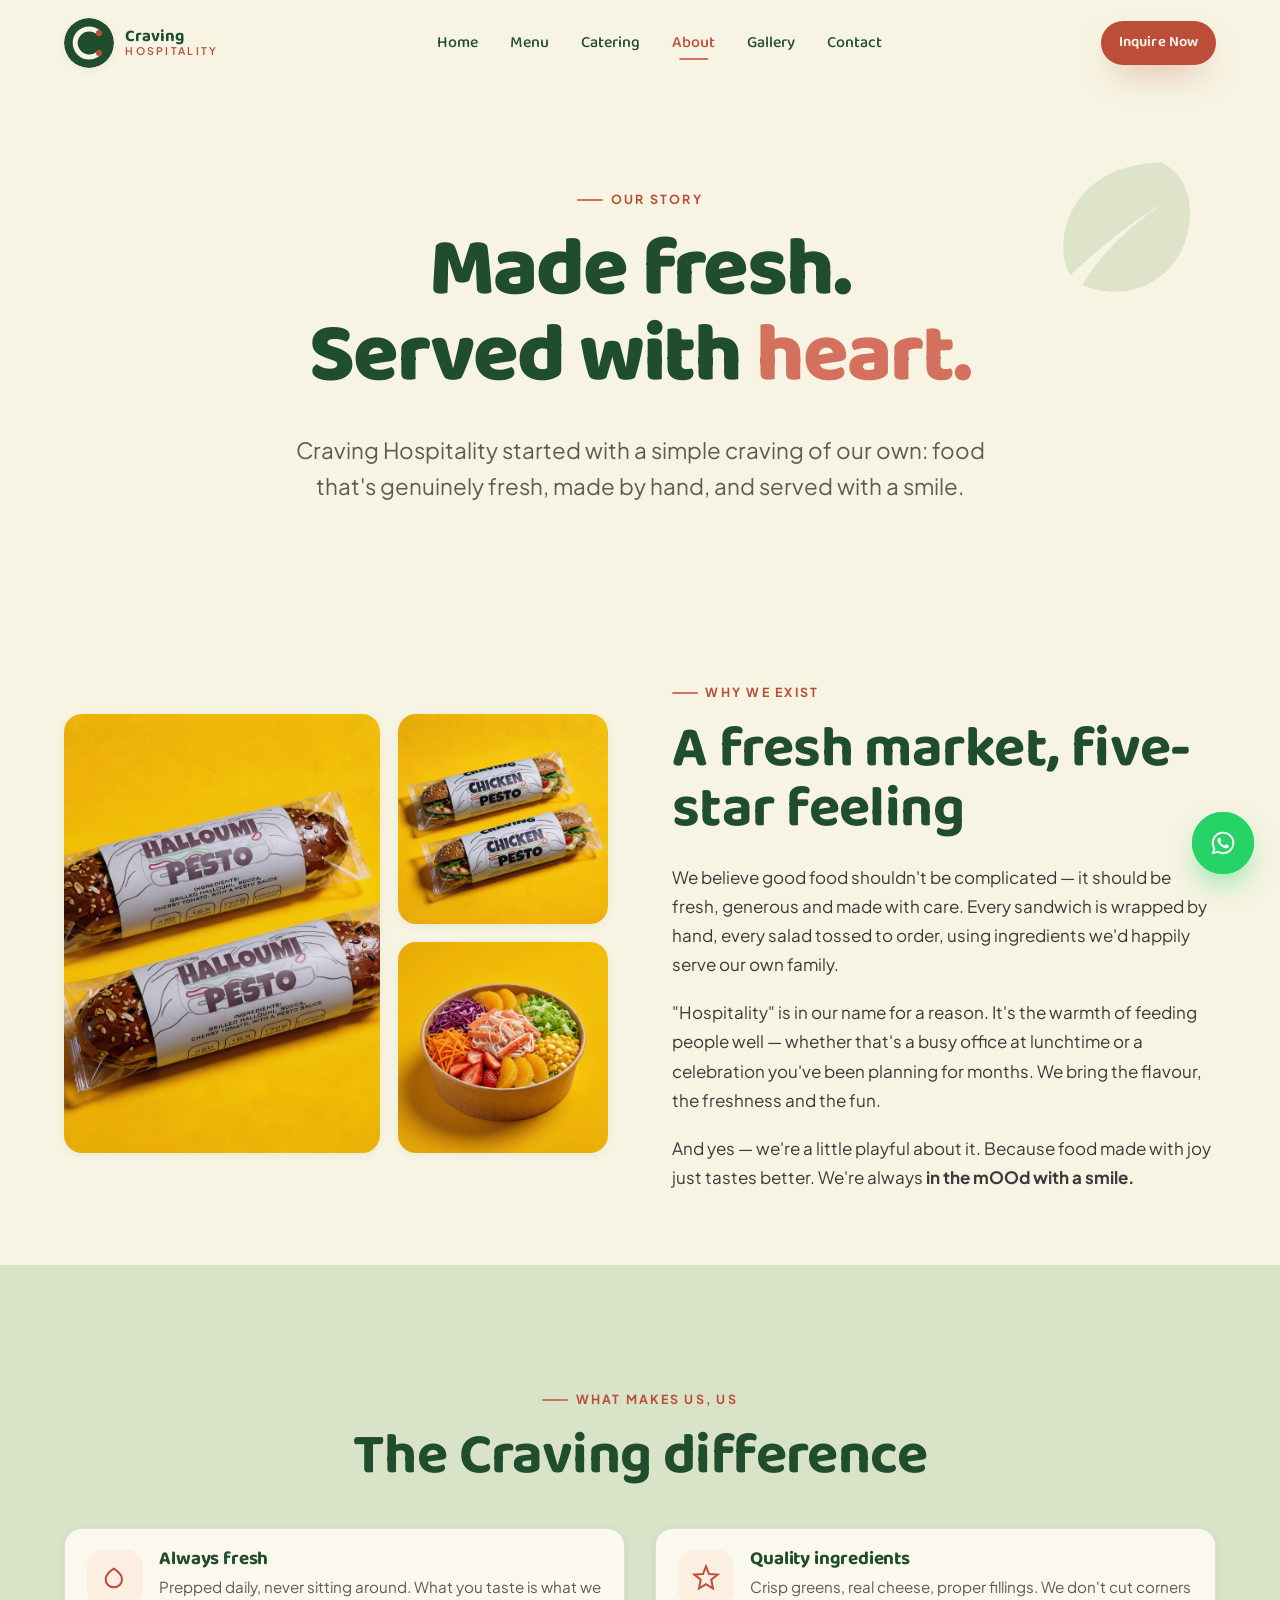
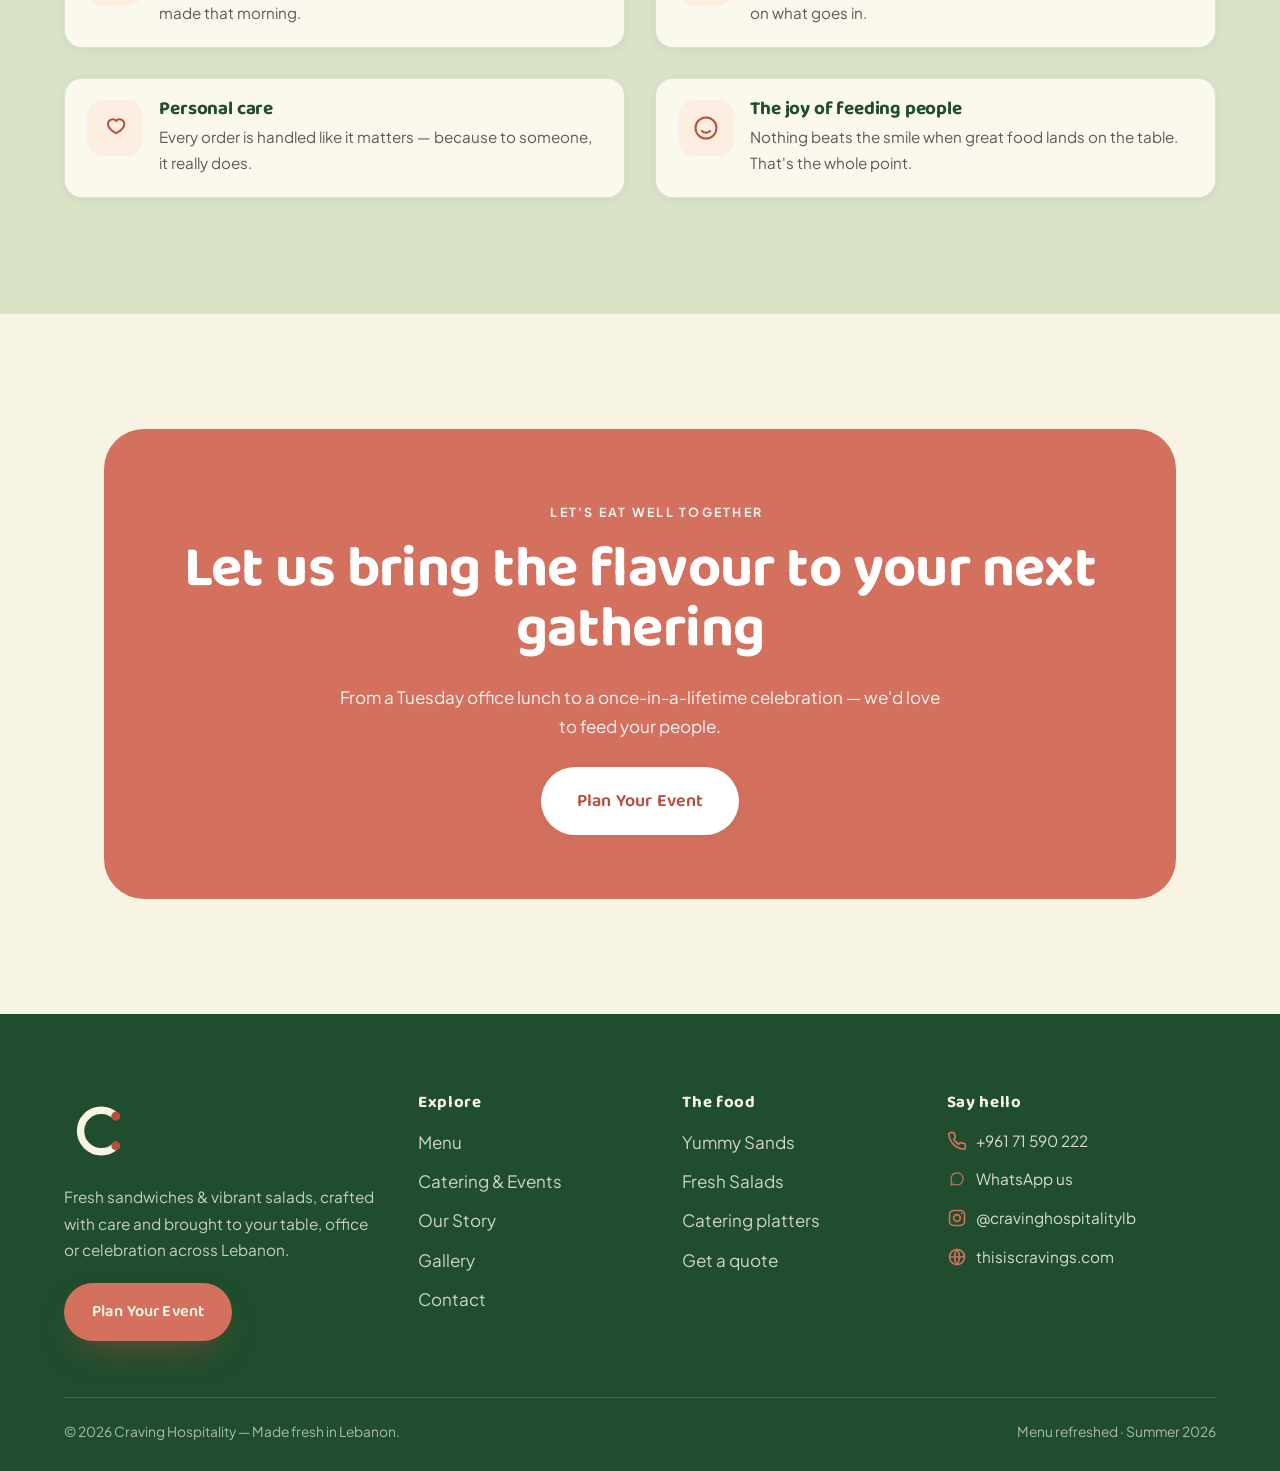
==== about.html @ 5a8e360c "Initial commit — Craving Hospitality website" ====
﻿<!DOCTYPE html>
<html lang="en">
<head>
<meta charset="UTF-8">
<meta name="viewport" content="width=device-width, initial-scale=1">
<title>Our Story — Made Fresh, Served with Heart | Craving Hospitality</title>
<meta name="description" content="The story behind Craving Hospitality — a fresh, playful Lebanese catering brand built on handmade food, quality ingredients and the simple joy of feeding people well.">
<meta name="theme-color" content="#F7F4E3">
<link rel="icon" href="assets/img/logo.svg" type="image/svg+xml">
<link rel="apple-touch-icon" href="assets/img/logo.svg">
<meta property="og:title" content="Our Story — Craving Hospitality">
<meta property="og:description" content="Made fresh. Served with heart. The story behind Lebanon's freshest catering brand.">
<meta property="og:image" content="assets/img/feature-halloumi-hand.jpg">
<link rel="canonical" href="https://thisiscravings.com/about">
<link rel="preconnect" href="https://fonts.googleapis.com">
<link rel="preconnect" href="https://fonts.gstatic.com" crossorigin>
<link href="https://fonts.googleapis.com/css2?family=Baloo+2:wght@500;600;700;800&family=Plus+Jakarta+Sans:ital,wght@0,400;0,500;0,600;0,700;1,500&display=swap" rel="stylesheet">
<link rel="stylesheet" href="assets/css/styles.css">
</head>
<body>

<div class="loader" id="loader"><img src="assets/img/logo.svg" alt="Loading Craving Hospitality"></div>

<header class="nav" id="nav">
  <div class="container container--wide">
    <div class="nav__inner">
      <a class="nav__logo" href="index.html" aria-label="Craving Hospitality — home"><img src="assets/img/logo.svg" alt="Craving Hospitality logo" width="50" height="50"><span>Craving<small>Hospitality</small></span></a>
      <nav class="nav__links" aria-label="Primary">
        <a href="index.html">Home</a><a href="menu.html">Menu</a><a href="catering.html">Catering</a>
        <a href="about.html" aria-current="page">About</a><a href="gallery.html">Gallery</a><a href="contact.html">Contact</a>
      </nav>
      <div class="nav__right">
        <a class="btn btn--sm" href="catering.html#inquire" data-track="nav_inquire">Inquire Now</a>
        <button class="burger" id="burger" aria-label="Open menu" aria-expanded="false" aria-controls="mobile"><span></span><span></span><span></span></button>
      </div>
    </div>
  </div>
</header>

<div class="mobile" id="mobile">
  <div class="mobile__top">
    <a class="nav__logo" href="index.html"><img src="assets/img/logo.svg" alt="" width="50" height="50"><span>Craving<small>Hospitality</small></span></a>
    <button class="mobile__close" id="mobileClose" aria-label="Close menu"><svg viewBox="0 0 24 24" fill="none" stroke="currentColor" stroke-width="2"><path d="M6 6l12 12M18 6L6 18"/></svg></button>
  </div>
  <nav class="mobile__links" aria-label="Mobile">
    <a href="index.html">Home <span>01</span></a><a href="menu.html">Menu <span>02</span></a>
    <a href="catering.html">Catering <span>03</span></a><a href="about.html" aria-current="page">About <span>04</span></a>
    <a href="gallery.html">Gallery <span>05</span></a><a href="contact.html">Contact <span>06</span></a>
  </nav>
  <div class="mobile__cta"><a class="btn btn--block btn--lg" href="catering.html#inquire">Inquire Now</a></div>
</div>

<main>
<section class="phero">
  <div class="deco deco--spin" style="width:150px;height:150px;top:24%;right:7%;color:var(--sage)" aria-hidden="true"><svg viewBox="0 0 64 64" fill="currentColor"><path d="M52 8C24 8 10 26 10 44c0 5 1 9 3 12C30 40 44 30 52 26 41 33 28 44 18 60c4 2 9 3 14 3 18 0 32-14 32-34 0-9-4-17-12-21z"/></svg></div>
  <div class="container container--narrow center">
    <div class="reveal">
      <span class="eyebrow eyebrow--center">Our story</span>
      <h1>Made fresh.<br>Served with <span class="script">heart.</span></h1>
      <p class="lead" style="margin-inline:auto">Craving Hospitality started with a simple craving of our own: food that's genuinely fresh, made by hand, and served with a smile.</p>
    </div>
  </div>
</section>

<!-- STORY -->
<section class="section--tight">
  <div class="container container--wide">
    <div class="split">
      <div class="story-media reveal reveal--left">
        <img class="tall" src="assets/img/feature-halloumi-hand.jpg" alt="A fresh Halloumi Pesto sandwich held up in branded paper">
        <img src="assets/img/post-chicken-pesto.jpg" alt="Chicken Pesto sandwich plated under a cloche">
        <img src="assets/img/post-mood.jpg" alt="Two fresh Craving salad bowls">
      </div>
      <div class="reveal reveal--right">
        <span class="eyebrow">Why we exist</span>
        <h2>A fresh market, five-star feeling</h2>
        <p>We believe good food shouldn't be complicated — it should be fresh, generous and made with care. Every sandwich is wrapped by hand, every salad tossed to order, using ingredients we'd happily serve our own family.</p>
        <p>"Hospitality" is in our name for a reason. It's the warmth of feeding people well — whether that's a busy office at lunchtime or a celebration you've been planning for months. We bring the flavour, the freshness and the fun.</p>
        <p class="mb-0">And yes — we're a little playful about it. Because food made with joy just tastes better. We're always <strong>in the mOOd with a smile.</strong></p>
      </div>
    </div>
  </div>
</section>

<!-- VALUES -->
<section class="section bg-sage">
  <div class="container container--wide">
    <div class="s-head center reveal" style="margin-bottom:2.6rem">
      <span class="eyebrow eyebrow--center">What makes us, us</span>
      <h2>The Craving difference</h2>
    </div>
    <div class="cols-2">
      <div class="feature reveal"><div class="feature__ic"><svg viewBox="0 0 24 24" fill="none" stroke="currentColor"><path d="M11 20A7 7 0 0 1 4 13c0-5 7-9 7-9s7 4 7 9a7 7 0 0 1-7 7z"/></svg></div><div><h3>Always fresh</h3><p>Prepped daily, never sitting around. What you taste is what we made that morning.</p></div></div>
      <div class="feature reveal" style="--d:80ms"><div class="feature__ic"><svg viewBox="0 0 24 24" fill="none" stroke="currentColor"><path d="M12 2l2.6 6.6L22 9l-5.5 4.4L18 21l-6-3.8L6 21l1.5-7.6L2 9l7.4-.4z"/></svg></div><div><h3>Quality ingredients</h3><p>Crisp greens, real cheese, proper fillings. We don't cut corners on what goes in.</p></div></div>
      <div class="feature reveal" style="--d:160ms"><div class="feature__ic"><svg viewBox="0 0 24 24" fill="none" stroke="currentColor"><path d="M20 8.5a4 4 0 0 0-7-2.6A4 4 0 0 0 6 8.5c0 3.6 4.5 6.6 7 8 2.5-1.4 7-4.4 7-8z"/></svg></div><div><h3>Personal care</h3><p>Every order is handled like it matters — because to someone, it really does.</p></div></div>
      <div class="feature reveal" style="--d:240ms"><div class="feature__ic"><svg viewBox="0 0 24 24" fill="none" stroke="currentColor"><circle cx="12" cy="12" r="9"/><path d="M8 14s1.5 2 4 2 4-2 4-2"/><path d="M9 9h.01M15 9h.01"/></svg></div><div><h3>The joy of feeding people</h3><p>Nothing beats the smile when great food lands on the table. That's the whole point.</p></div></div>
    </div>
  </div>
</section>

<!-- CLOSING CTA -->
<section class="section">
  <div class="container">
    <div class="ctaband reveal">
      <span class="eyebrow eyebrow--center" style="color:rgba(255,255,255,.9)">Let's eat well together</span>
      <h2>Let us bring the flavour to your next gathering</h2>
      <p>From a Tuesday office lunch to a once-in-a-lifetime celebration — we'd love to feed your people.</p>
      <div class="hero__cta" style="justify-content:center;margin-top:1.6rem"><a class="btn btn--ghost btn--lg" href="catering.html#inquire" data-track="about_cta">Plan Your Event</a></div>
    </div>
  </div>
</section>
</main>

<footer class="footer">
  <div class="container container--wide">
    <div class="footer__grid">
      <div class="footer__brand"><img src="assets/img/logo.svg" alt="Craving Hospitality"><p>Fresh sandwiches &amp; vibrant salads, crafted with care and brought to your table, office or celebration across Lebanon.</p><div class="footer__cta"><a class="btn" href="catering.html#inquire" data-track="footer_plan">Plan Your Event</a></div></div>
      <div><h4>Explore</h4><ul class="footer__links"><li><a href="menu.html">Menu</a></li><li><a href="catering.html">Catering &amp; Events</a></li><li><a href="about.html">Our Story</a></li><li><a href="gallery.html">Gallery</a></li><li><a href="contact.html">Contact</a></li></ul></div>
      <div><h4>The food</h4><ul class="footer__links"><li><a href="menu.html#sec-sands">Yummy Sands</a></li><li><a href="menu.html#sec-salads">Fresh Salads</a></li><li><a href="catering.html#offer">Catering platters</a></li><li><a href="catering.html#inquire">Get a quote</a></li></ul></div>
      <div><h4>Say hello</h4><div class="footer__contact">
        <a href="tel:+96171590222" data-track="call"><svg viewBox="0 0 24 24" fill="none" stroke="currentColor" stroke-width="2"><path d="M22 16.92v3a2 2 0 0 1-2.18 2 19.79 19.79 0 0 1-8.63-3.07 19.5 19.5 0 0 1-6-6 19.79 19.79 0 0 1-3.07-8.67A2 2 0 0 1 4.11 2h3a2 2 0 0 1 2 1.72c.13.96.36 1.9.7 2.81a2 2 0 0 1-.45 2.11L8.09 9.91a16 16 0 0 0 6 6l1.27-1.27a2 2 0 0 1 2.11-.45c.9.34 1.85.57 2.81.7A2 2 0 0 1 22 16.92z"/></svg>+961 71 590 222</a>
        <a href="https://wa.me/96171590222" target="_blank" rel="noopener"><svg viewBox="0 0 24 24" fill="currentColor"><path d="M17.6 6.32A7.85 7.85 0 0 0 12.05 4a7.94 7.94 0 0 0-6.9 11.9L4 20l4.2-1.1a7.9 7.9 0 0 0 3.8.97 7.94 7.94 0 0 0 5.6-13.55zM12.05 18.5a6.6 6.6 0 0 1-3.36-.92l-.24-.14-2.49.65.66-2.43-.16-.25a6.59 6.59 0 1 1 5.59 3.09z"/></svg>WhatsApp us</a>
        <a href="https://instagram.com/cravinghospitalitylb" target="_blank" rel="noopener"><svg viewBox="0 0 24 24" fill="none" stroke="currentColor" stroke-width="2"><rect x="3" y="3" width="18" height="18" rx="5"/><circle cx="12" cy="12" r="4"/><circle cx="17.5" cy="6.5" r="1" fill="currentColor" stroke="none"/></svg>@cravinghospitalitylb</a>
        <a href="https://thisiscravings.com" target="_blank" rel="noopener"><svg viewBox="0 0 24 24" fill="none" stroke="currentColor" stroke-width="2"><circle cx="12" cy="12" r="9"/><path d="M3 12h18M12 3a15 15 0 0 1 0 18a15 15 0 0 1 0-18z"/></svg>thisiscravings.com</a>
      </div></div>
    </div>
    <div class="footer__bottom"><span>© <span id="year"></span> Craving Hospitality — Made fresh in Lebanon.</span><span>Menu refreshed · Summer 2026</span></div>
  </div>
</footer>

<a class="fab" href="https://wa.me/96171590222?text=Hi%20Craving%20Hospitality!%20I'd%20like%20to%20plan%20an%20event." target="_blank" rel="noopener" aria-label="Chat with us on WhatsApp" data-track="whatsapp_fab">
  <span class="fab__tip">Chat with us →</span>
  <svg viewBox="0 0 24 24" fill="currentColor" aria-hidden="true"><path d="M17.6 6.32A7.85 7.85 0 0 0 12.05 4a7.94 7.94 0 0 0-6.9 11.9L4 20l4.2-1.1a7.9 7.9 0 0 0 3.8.97h.01a7.94 7.94 0 0 0 5.59-13.55zM12.05 18.5a6.6 6.6 0 0 1-3.36-.92l-.24-.14-2.49.65.66-2.43-.16-.25a6.59 6.59 0 1 1 5.59 3.09zm3.62-4.94c-.2-.1-1.17-.58-1.35-.64s-.31-.1-.44.1-.5.64-.62.77-.23.15-.43.05a5.4 5.4 0 0 1-1.59-.98 6 6 0 0 1-1.1-1.37c-.11-.2 0-.3.09-.4l.3-.35c.1-.12.13-.2.2-.34a.37.37 0 0 0-.02-.35c-.05-.1-.44-1.07-.6-1.46s-.32-.34-.44-.34h-.38a.73.73 0 0 0-.53.25 2.23 2.23 0 0 0-.69 1.65 3.87 3.87 0 0 0 .81 2.05 8.86 8.86 0 0 0 3.39 3 11.4 11.4 0 0 0 1.13.42 2.72 2.72 0 0 0 1.25.08c.38-.06 1.17-.48 1.34-.94s.17-.86.12-.94-.18-.14-.38-.24z"/></svg>
</a>

<script src="assets/js/main.js"></script>
</body>
</html>
---- assets/css/styles.css ----
/* ============================================================
   CRAVING HOSPITALITY — Design System
   Fresh & organic · cream canvas · forest green · coral accent
   ============================================================ */

/* ---------- Tokens ---------- */
:root{
  /* Surfaces */
  --cream:#F7F4E3;
  --cream-2:#FBF9EE;
  --butter:#F2E8B0;
  --butter-soft:#F6EFC6;
  --sage:#C5D5B0;
  --sage-soft:#D8E3C8;
  --peach:#FAE5D3;
  --peach-soft:#FCEEE0;

  /* Ink */
  --forest:#1F4D2E;
  --forest-2:#2C6A40;
  --forest-ink:#163823;
  --charcoal:#3A3A3A;
  --charcoal-soft:#5C5C54;
  --muted:#6E6E63;

  /* Accent */
  --coral:#D4715E;          /* decorative / large display only */
  --coral-deep:#BC4D38;     /* CTAs + small coral text on cream (AA) */
  --coral-ink:#9E3D29;
  --on-coral:#FFF7F0;

  /* Lines */
  --line:rgba(31,77,46,.14);
  --line-strong:rgba(31,77,46,.22);

  /* Type */
  --font-display:"Baloo 2", "Trebuchet MS", system-ui, sans-serif;
  --font-body:"Plus Jakarta Sans", system-ui, -apple-system, Segoe UI, Roboto, sans-serif;

  /* Radius */
  --r-sm:10px; --r-md:18px; --r-lg:28px; --r-xl:40px; --r-pill:999px;

  /* Shadow */
  --sh-1:0 2px 8px rgba(31,49,30,.06);
  --sh-2:0 10px 30px -12px rgba(31,49,30,.22);
  --sh-3:0 26px 60px -20px rgba(31,49,30,.30);
  --sh-coral:0 16px 34px -14px rgba(188,77,56,.55);

  /* Motion */
  --ease:cubic-bezier(.22,.61,.36,1);
  --ease-soft:cubic-bezier(.33,1,.68,1);
  --dur:.6s;

  /* Layout */
  --container:1200px;
  --gut:clamp(20px,5vw,64px);

  /* Z scale */
  --z-deco:1; --z-base:10; --z-sticky:30; --z-nav:40; --z-fab:45; --z-overlay:50; --z-loader:60;
}

/* ---------- Reset ---------- */
*,*::before,*::after{box-sizing:border-box}
html{-webkit-text-size-adjust:100%;scroll-behavior:smooth}
@media (prefers-reduced-motion:reduce){html{scroll-behavior:auto}}
body{
  margin:0;background:var(--cream);color:var(--charcoal);
  font-family:var(--font-body);font-size:17px;line-height:1.72;
  font-weight:400;-webkit-font-smoothing:antialiased;text-rendering:optimizeLegibility;
  overflow-x:hidden;
}
img,svg,video{max-width:100%;display:block}
img{height:auto}
a{color:inherit;text-decoration:none}
button{font-family:inherit;cursor:pointer;border:none;background:none}
ul{margin:0;padding:0;list-style:none}
:focus-visible{outline:3px solid var(--coral-deep);outline-offset:3px;border-radius:6px}
::selection{background:var(--coral);color:#fff}

/* ---------- Typography ---------- */
h1,h2,h3,h4{
  font-family:var(--font-display);color:var(--forest);
  font-weight:700;line-height:1.04;letter-spacing:-.01em;margin:0 0 .4em;
}
h1{font-size:clamp(2.7rem,1.6rem + 5vw,5.2rem);font-weight:800;letter-spacing:-.025em}
h2{font-size:clamp(2.1rem,1.4rem + 3vw,3.6rem);font-weight:700}
h3{font-size:clamp(1.35rem,1.1rem + 1vw,1.8rem)}
h4{font-size:1.15rem}
p{margin:0 0 1.1em}
.lead{font-size:clamp(1.1rem,1rem + .5vw,1.4rem);line-height:1.6;color:var(--charcoal-soft);max-width:62ch}
.eyebrow{
  font-family:var(--font-body);font-weight:700;letter-spacing:.18em;text-transform:uppercase;
  font-size:.78rem;color:var(--coral-deep);display:inline-flex;align-items:center;gap:.6em;margin:0 0 1rem;
}
.eyebrow::before{content:"";width:26px;height:2px;background:var(--coral);border-radius:2px}
.eyebrow--center{justify-content:center}
.script{color:var(--coral)}
.measure{max-width:60ch}

/* ---------- Layout ---------- */
.container{width:100%;max-width:var(--container);margin-inline:auto;padding-inline:var(--gut)}
.container--wide{max-width:1360px}
.container--narrow{max-width:820px}
.section{padding-block:clamp(64px,9vw,120px);position:relative}
.section--tight{padding-block:clamp(44px,6vw,72px)}
.bg-cream2{background:var(--cream-2)}
.bg-butter{background:var(--butter-soft)}
.bg-sage{background:var(--sage-soft)}
.bg-peach{background:var(--peach-soft)}
.bg-forest{background:var(--forest);color:var(--cream)}
.bg-forest h1,.bg-forest h2,.bg-forest h3{color:var(--cream)}
.center{text-align:center}
.stack-sm>*+*{margin-top:.6rem}
.grid{display:grid;gap:clamp(20px,3vw,34px)}

/* Section header */
.s-head{max-width:62ch}
.s-head.center{margin-inline:auto}

/* ---------- Buttons ---------- */
.btn{
  --bg:var(--coral-deep);--fg:var(--on-coral);
  display:inline-flex;align-items:center;justify-content:center;gap:.55em;
  font-family:var(--font-display);font-weight:600;font-size:1.02rem;letter-spacing:.01em;
  padding:.92em 1.7em;border-radius:var(--r-pill);background:var(--bg);color:var(--fg);
  min-height:52px;transition:transform .25s var(--ease),box-shadow .25s var(--ease),background .25s;
  box-shadow:var(--sh-coral);will-change:transform;text-align:center;
}
.btn svg{width:1.15em;height:1.15em}
.btn:hover{transform:translateY(-3px);box-shadow:0 22px 40px -14px rgba(188,77,56,.62)}
.btn:active{transform:translateY(-1px)}
.btn--outline{--bg:transparent;--fg:var(--forest);border:2px solid var(--forest);box-shadow:none}
.btn--outline:hover{background:var(--forest);--fg:var(--cream);box-shadow:var(--sh-2)}
.btn--forest{--bg:var(--forest);--fg:var(--cream);box-shadow:var(--sh-2)}
.btn--forest:hover{box-shadow:var(--sh-3);background:var(--forest-ink)}
.btn--ghost{--bg:rgba(255,255,255,.7);--fg:var(--forest);box-shadow:var(--sh-1);backdrop-filter:blur(6px)}
.btn--lg{font-size:1.12rem;padding:1.05em 2em;min-height:58px}
.btn--block{display:flex;width:100%}
.btn--sm{font-size:.92rem;padding:.6em 1.2em;min-height:44px}

.textlink{
  display:inline-flex;align-items:center;gap:.45em;font-weight:600;color:var(--coral-deep);
  font-family:var(--font-display);border-bottom:2px solid transparent;transition:gap .25s var(--ease),border-color .25s;
}
.textlink:hover{gap:.8em;border-color:var(--coral)}
.textlink svg{width:1.1em;height:1.1em;transition:transform .25s var(--ease)}
.textlink:hover svg{transform:translateX(3px)}

/* ---------- Badges / chips ---------- */
.badge{
  display:inline-flex;align-items:center;gap:.3em;background:var(--forest);color:var(--cream);
  font-family:var(--font-display);font-weight:700;font-size:.98rem;padding:.18em .7em;border-radius:var(--r-pill);
  box-shadow:var(--sh-1);white-space:nowrap;
}
.badge--coral{background:var(--coral-deep);color:var(--on-coral)}
.tag{
  display:inline-flex;align-items:center;gap:.4em;font-size:.74rem;font-weight:700;letter-spacing:.08em;
  text-transform:uppercase;color:var(--forest);background:var(--sage-soft);padding:.35em .8em;border-radius:var(--r-pill);
}
.tag--best{background:var(--coral);color:#fff}

.chip{
  font-family:var(--font-display);font-weight:600;font-size:.96rem;color:var(--forest);
  background:var(--cream-2);border:1.5px solid var(--line-strong);padding:.55em 1.15em;border-radius:var(--r-pill);
  min-height:44px;display:inline-flex;align-items:center;gap:.4em;transition:all .25s var(--ease);
}
.chip:hover{border-color:var(--coral);color:var(--coral-deep);transform:translateY(-2px)}
.chip[aria-pressed="true"],.chip.is-active{background:var(--forest);color:var(--cream);border-color:var(--forest)}

/* ---------- Cards ---------- */
.card{
  background:var(--cream-2);border-radius:var(--r-lg);overflow:hidden;position:relative;
  box-shadow:var(--sh-1);border:1px solid var(--line);
  transition:transform .35s var(--ease),box-shadow .35s var(--ease);
  display:flex;flex-direction:column;height:100%;
}
.card:hover{transform:translateY(-6px);box-shadow:var(--sh-3)}
.card__media{position:relative;overflow:hidden;background:var(--butter-soft);aspect-ratio:4/3}
.card__media img{width:100%;height:100%;object-fit:cover;transition:transform .6s var(--ease)}
.card:hover .card__media img{transform:scale(1.05)}
.card__body{padding:1.25rem 1.4rem 1.5rem;display:flex;flex-direction:column;gap:.5rem;flex:1}
.card__title{font-family:var(--font-display);font-weight:700;font-size:1.3rem;color:var(--forest);margin:0;line-height:1.1}
.card__row{display:flex;align-items:flex-start;justify-content:space-between;gap:1rem}
.card__desc{color:var(--charcoal-soft);font-size:.96rem;line-height:1.55;margin:0}
.card__tags{display:flex;gap:.4em;flex-wrap:wrap;margin-top:auto;padding-top:.4rem}

/* Bookmark / add-to-inquiry */
.bookmark{
  position:absolute;top:12px;right:12px;width:42px;height:42px;border-radius:var(--r-pill);
  background:rgba(255,255,255,.86);backdrop-filter:blur(6px);box-shadow:var(--sh-1);
  display:grid;place-items:center;color:var(--forest);transition:transform .25s var(--ease),background .25s,color .25s;z-index:2;
}
.bookmark svg{width:20px;height:20px;fill:none;stroke:currentColor;stroke-width:2}
.bookmark:hover{transform:scale(1.1)}
.bookmark.is-on{background:var(--coral-deep);color:#fff}
.bookmark.is-on svg{fill:#fff;stroke:#fff}

/* ---------- Organic shapes ---------- */
.blob{ /* used as image mask container */
  position:relative;
}
.blob>img{width:100%;height:100%;object-fit:cover}
.blob--1{border-radius:62% 38% 46% 54% / 56% 44% 56% 44%}
.blob--2{border-radius:42% 58% 57% 43% / 47% 62% 38% 53%}
.blob--3{border-radius:50% 50% 47% 53% / 55% 45% 55% 45%}
.round{border-radius:var(--r-pill)}
.ring{box-shadow:0 0 0 10px var(--cream-2),0 0 0 12px var(--line-strong),var(--sh-3)}

/* leaf / herb decorations */
.deco{position:absolute;pointer-events:none;opacity:.5;z-index:var(--z-deco);color:var(--sage)}
.deco svg{width:100%;height:100%}
.deco--spin{animation:spin 38s linear infinite}
.deco--float{animation:floaty 9s ease-in-out infinite}
@keyframes spin{to{transform:rotate(360deg)}}
@keyframes floaty{0%,100%{transform:translateY(0) rotate(-4deg)}50%{transform:translateY(-22px) rotate(4deg)}}

/* section wave divider */
.wave{display:block;width:100%;height:auto;color:inherit}

/* ---------- Reveal animation ---------- */
.reveal{opacity:0;transform:translateY(26px);transition:opacity .8s var(--ease),transform .8s var(--ease);transition-delay:var(--d,0ms);will-change:opacity,transform}
.reveal.in{opacity:1;transform:none}
.reveal--left{transform:translateX(-30px)}
.reveal--right{transform:translateX(30px)}
.reveal--scale{transform:scale(.94)}

/* ============================================================
   NAVBAR
   ============================================================ */
.nav{
  position:fixed;inset:0 0 auto 0;z-index:var(--z-nav);
  transition:background .35s var(--ease),box-shadow .35s var(--ease),padding .35s var(--ease);
  padding-block:18px;
}
.nav__inner{display:flex;align-items:center;justify-content:space-between;gap:1.5rem}
.nav__logo{display:flex;align-items:center;gap:.7rem;font-family:var(--font-display);font-weight:700;color:var(--forest);font-size:1.05rem;line-height:1}
.nav__logo img{width:50px;height:50px;border-radius:var(--r-pill);box-shadow:var(--sh-1);transition:transform .3s var(--ease)}
.nav__logo:hover img{transform:rotate(-6deg) scale(1.04)}
.nav__logo small{display:block;font-family:var(--font-body);font-weight:600;font-size:.66rem;letter-spacing:.22em;text-transform:uppercase;color:var(--coral-deep)}
.nav__links{display:flex;align-items:center;gap:.3rem}
.nav__links a{
  font-family:var(--font-display);font-weight:500;font-size:1rem;color:var(--forest);
  padding:.5em .85em;border-radius:var(--r-pill);position:relative;transition:color .25s,background .25s;
}
.nav__links a::after{content:"";position:absolute;left:50%;bottom:.28em;width:0;height:2px;background:var(--coral);border-radius:2px;transform:translateX(-50%);transition:width .25s var(--ease)}
.nav__links a:hover{color:var(--coral-deep)}
.nav__links a:hover::after,.nav__links a[aria-current="page"]::after{width:42%}
.nav__links a[aria-current="page"]{color:var(--coral-deep)}
.nav__right{display:flex;align-items:center;gap:.8rem}
.nav--scrolled{background:rgba(247,244,227,.82);backdrop-filter:blur(14px) saturate(1.2);box-shadow:0 6px 24px -16px rgba(31,49,30,.5);padding-block:10px;border-bottom:1px solid var(--line)}

.burger{display:none;width:48px;height:48px;border-radius:14px;background:var(--cream-2);box-shadow:var(--sh-1);place-items:center}
.burger span{display:block;width:22px;height:2.4px;background:var(--forest);border-radius:2px;transition:transform .3s var(--ease),opacity .3s}
.burger span+span{margin-top:5px}

/* mobile menu overlay */
.mobile{
  position:fixed;inset:0;z-index:var(--z-overlay);background:var(--cream);
  display:flex;flex-direction:column;padding:clamp(20px,6vw,40px);
  transform:translateY(-100%);transition:transform .5s var(--ease);visibility:hidden;
}
.mobile.open{transform:none;visibility:visible}
.mobile__top{display:flex;justify-content:space-between;align-items:center}
.mobile__close{width:48px;height:48px;border-radius:14px;background:var(--cream-2);box-shadow:var(--sh-1);display:grid;place-items:center;color:var(--forest)}
.mobile__close svg{width:24px;height:24px}
.mobile__links{display:flex;flex-direction:column;gap:.2rem;margin-top:8vh}
.mobile__links a{font-family:var(--font-display);font-weight:700;font-size:clamp(2rem,9vw,3rem);color:var(--forest);padding:.18em 0;border-bottom:1px solid var(--line);display:flex;justify-content:space-between;align-items:center}
.mobile__links a:hover,.mobile__links a[aria-current="page"]{color:var(--coral-deep)}
.mobile__links a span{font-family:var(--font-body);font-size:.85rem;color:var(--muted);font-weight:600}
.mobile__cta{margin-top:auto;padding-top:2rem}

/* ============================================================
   HERO
   ============================================================ */
.hero{position:relative;min-height:100svh;display:flex;align-items:center;padding-top:96px;padding-bottom:60px;overflow:hidden}
.hero__grid{display:grid;grid-template-columns:1.05fr .95fr;align-items:center;gap:clamp(24px,4vw,60px);width:100%}
.hero__title{margin-bottom:.3em}
.hero__title .ln{display:block}
.hero__sub{font-size:clamp(1.05rem,1rem + .5vw,1.35rem);color:var(--charcoal-soft);max-width:42ch;margin-bottom:1.8rem}
.hero__cta{display:flex;gap:.9rem;flex-wrap:wrap;align-items:center}
.hero__media{position:relative;aspect-ratio:1/1;display:grid;place-items:center}
.hero__plate{position:relative;width:100%;max-width:560px;aspect-ratio:1/1;border-radius:var(--r-pill);
  background:radial-gradient(circle at 50% 42%,#fff 0,var(--butter) 60%,var(--butter-soft) 100%);
  box-shadow:inset 0 0 0 2px rgba(255,255,255,.6),var(--sh-3);display:grid;place-items:center}
.hero__food{width:104%;rotate:-7deg;filter:drop-shadow(0 26px 26px rgba(31,49,30,.22));transition:transform .4s var(--ease)}
.hero__food img{border-radius:18px}
.hero__pill{
  position:absolute;background:var(--cream-2);box-shadow:var(--sh-2);border-radius:var(--r-pill);
  padding:.6em 1.05em;display:flex;align-items:center;gap:.55em;font-family:var(--font-display);font-weight:600;color:var(--forest);font-size:.95rem;
}
.hero__pill .dot{width:9px;height:9px;border-radius:50%;background:var(--coral)}
.hero__pill--a{top:6%;left:-2%}
.hero__pill--b{bottom:9%;right:-3%}
.hero__pill svg{width:20px;height:20px;color:var(--coral-deep)}
.hero__scroll{position:absolute;left:50%;bottom:22px;transform:translateX(-50%);display:flex;flex-direction:column;align-items:center;gap:.4em;color:var(--muted);font-size:.74rem;letter-spacing:.18em;text-transform:uppercase;font-weight:700}
.hero__scroll .mouse{width:22px;height:34px;border:2px solid var(--line-strong);border-radius:12px;position:relative}
.hero__scroll .mouse::after{content:"";position:absolute;left:50%;top:6px;width:3px;height:7px;background:var(--coral-deep);border-radius:2px;transform:translateX(-50%);animation:scrolldot 1.6s ease-in-out infinite}
@keyframes scrolldot{0%{opacity:0;transform:translate(-50%,0)}40%{opacity:1}100%{opacity:0;transform:translate(-50%,10px)}}

/* page hero (interior) */
.phero{position:relative;padding-top:clamp(130px,16vw,180px);padding-bottom:clamp(40px,6vw,72px);overflow:hidden}
.phero__inner{max-width:760px}
.phero .lead{margin-top:.4rem}

/* ---------- Intro strip ---------- */
.intro{font-family:var(--font-display);font-weight:600;color:var(--forest);
  font-size:clamp(1.5rem,1.1rem + 2.2vw,2.7rem);line-height:1.28;text-align:center;letter-spacing:-.01em}
.intro b{color:var(--coral-deep);font-weight:700}

/* ---------- Featured row (scroll-snap on mobile) ---------- */
.dishrow{display:grid;grid-template-columns:repeat(4,1fr)}
.dish .card__media{aspect-ratio:1/1;border-radius:var(--r-pill);margin:1.1rem 1.1rem 0;width:auto}
.dish{align-items:center;text-align:center}
.dish .card__body{align-items:center}

/* ---------- Catering teaser band ---------- */
.split{display:grid;grid-template-columns:1fr 1fr;align-items:center;gap:clamp(28px,5vw,72px)}
.split__media{position:relative;aspect-ratio:5/4}
.split__media img{width:100%;height:100%;object-fit:cover}
.split__media .deco{width:120px;height:120px}

/* ---------- Gallery marquee ---------- */
.marquee{overflow:hidden;-webkit-mask-image:linear-gradient(90deg,transparent,#000 6%,#000 94%,transparent);mask-image:linear-gradient(90deg,transparent,#000 6%,#000 94%,transparent)}
.marquee__track{display:flex;gap:18px;width:max-content;animation:marq 46s linear infinite}
.marquee:hover .marquee__track{animation-play-state:paused}
.marquee__track img,.marquee__track a{flex:0 0 auto;width:clamp(220px,26vw,340px);aspect-ratio:4/5;border-radius:var(--r-md);overflow:hidden;box-shadow:var(--sh-1)}
.marquee__track img{width:100%;height:100%;object-fit:cover}
@keyframes marq{to{transform:translateX(calc(-50% - 9px))}}

/* ---------- Steps ---------- */
.steps{display:grid;grid-template-columns:repeat(3,1fr);gap:clamp(20px,3vw,40px);counter-reset:step}
.step{text-align:center;position:relative;padding:0 .5rem}
.step__icon{width:96px;height:96px;border-radius:30px 30px 30px 8px;display:grid;place-items:center;margin:0 auto 1.2rem;background:var(--sage-soft);color:var(--forest);box-shadow:var(--sh-1);position:relative;transition:transform .35s var(--ease)}
.step:hover .step__icon{transform:translateY(-6px) rotate(-4deg)}
.step__icon svg{width:46px;height:46px;stroke-width:1.6}
.step__icon::after{counter-increment:step;content:counter(step);position:absolute;top:-12px;right:-12px;width:34px;height:34px;border-radius:50%;background:var(--coral-deep);color:#fff;font-family:var(--font-display);font-weight:700;display:grid;place-items:center;font-size:1rem;box-shadow:var(--sh-1)}
.step h3{margin-bottom:.3em}
.step p{color:var(--charcoal-soft);font-size:.98rem;max-width:32ch;margin-inline:auto}

/* ---------- Offer cards / values ---------- */
.feature{display:flex;gap:1rem;align-items:flex-start;background:var(--cream-2);border:1px solid var(--line);border-radius:var(--r-md);padding:1.3rem 1.4rem;box-shadow:var(--sh-1);transition:transform .3s var(--ease),box-shadow .3s var(--ease)}
.feature:hover{transform:translateY(-4px);box-shadow:var(--sh-2)}
.feature__ic{flex:0 0 auto;width:56px;height:56px;border-radius:16px;display:grid;place-items:center;background:var(--peach-soft);color:var(--coral-deep)}
.feature__ic svg{width:28px;height:28px;stroke-width:1.7}
.feature h3{font-size:1.18rem;margin-bottom:.25em}
.feature p{margin:0;color:var(--charcoal-soft);font-size:.95rem}

/* ---------- Stats ---------- */
.stats{display:grid;grid-template-columns:repeat(4,1fr);gap:1rem;text-align:center}
.stat__n{font-family:var(--font-display);font-weight:800;color:var(--coral-deep);font-size:clamp(2.2rem,1.5rem + 2.5vw,3.4rem);line-height:1}
.stat__l{font-weight:600;color:var(--forest);font-size:.95rem;letter-spacing:.02em}

/* ============================================================
   FORMS (multi-step)
   ============================================================ */
.formwrap{background:var(--cream-2);border:1px solid var(--line);border-radius:var(--r-xl);box-shadow:var(--sh-2);padding:clamp(22px,4vw,44px);max-width:760px;margin-inline:auto}
.progress{display:flex;align-items:center;gap:.5rem;margin-bottom:1.8rem}
.progress__step{flex:1;display:flex;flex-direction:column;gap:.5em;align-items:center;position:relative;color:var(--muted);font-size:.8rem;font-weight:600}
.progress__dot{width:34px;height:34px;border-radius:50%;display:grid;place-items:center;background:var(--cream);border:2px solid var(--line-strong);font-family:var(--font-display);font-weight:700;color:var(--muted);transition:all .35s var(--ease)}
.progress__step.done .progress__dot,.progress__step.active .progress__dot{background:var(--forest);border-color:var(--forest);color:var(--cream)}
.progress__step.active{color:var(--forest)}
.progress__step.done .progress__dot{background:var(--coral-deep);border-color:var(--coral-deep)}
.progress__bar{position:absolute;top:17px;left:-50%;width:100%;height:2px;background:var(--line-strong);z-index:-1}
.progress__step.done .progress__bar,.progress__step.active .progress__bar{background:var(--coral)}
.progress__step:first-child .progress__bar{display:none}

.fstep{display:none;animation:fadeup .5s var(--ease)}
.fstep.active{display:block}
@keyframes fadeup{from{opacity:0;transform:translateY(14px)}to{opacity:1;transform:none}}
.field{margin-bottom:1.15rem}
.field>label{display:block;font-weight:600;color:var(--forest);margin-bottom:.45em;font-size:.95rem}
.field .hint{font-weight:400;color:var(--muted);font-size:.85rem}
.input,.select,.textarea{
  width:100%;font:inherit;color:var(--charcoal);background:var(--cream);border:1.5px solid var(--line-strong);
  border-radius:var(--r-sm);padding:.85em 1em;min-height:52px;transition:border-color .2s,box-shadow .2s;
}
.textarea{min-height:120px;resize:vertical;line-height:1.5}
.input:focus,.select:focus,.textarea:focus{outline:none;border-color:var(--coral-deep);box-shadow:0 0 0 4px rgba(212,113,94,.16)}
.input::placeholder,.textarea::placeholder{color:#a7a79b}
.grid-2{display:grid;grid-template-columns:1fr 1fr;gap:1rem}
.optgrid{display:grid;grid-template-columns:repeat(auto-fit,minmax(150px,1fr));gap:.7rem}
.optcard{position:relative;cursor:pointer}
.optcard input{position:absolute;opacity:0;inset:0;cursor:pointer}
.optcard__box{display:flex;align-items:center;gap:.6em;padding:.85em 1em;border:1.5px solid var(--line-strong);border-radius:var(--r-sm);background:var(--cream);font-weight:600;color:var(--forest);transition:all .2s;min-height:52px}
.optcard__box svg{width:22px;height:22px;flex:0 0 auto;color:var(--forest-2)}
.optcard input:checked+.optcard__box{border-color:var(--coral-deep);background:var(--peach-soft);box-shadow:0 0 0 3px rgba(212,113,94,.16)}
.optcard input:focus-visible+.optcard__box{outline:3px solid var(--coral-deep);outline-offset:2px}

.rangewrap{display:flex;align-items:center;gap:1rem}
input[type=range]{-webkit-appearance:none;appearance:none;width:100%;height:8px;border-radius:8px;background:var(--sage);outline:none}
input[type=range]::-webkit-slider-thumb{-webkit-appearance:none;width:28px;height:28px;border-radius:50%;background:var(--coral-deep);border:4px solid #fff;box-shadow:var(--sh-1);cursor:pointer}
input[type=range]::-moz-range-thumb{width:24px;height:24px;border-radius:50%;background:var(--coral-deep);border:4px solid #fff;cursor:pointer}
.rangeval{font-family:var(--font-display);font-weight:700;color:var(--forest);min-width:96px;text-align:right;font-size:1.1rem}
.fnav{display:flex;justify-content:space-between;gap:1rem;margin-top:1.6rem}
.fnav .btn--outline.hidden{visibility:hidden}
.formnote{font-size:.85rem;color:var(--muted);text-align:center;margin-top:1rem}
.success{text-align:center;padding:2rem 0;display:none}
.success.show{display:block;animation:fadeup .6s var(--ease)}
.success__ic{width:96px;height:96px;border-radius:50%;background:var(--sage-soft);color:var(--forest);display:grid;place-items:center;margin:0 auto 1.4rem;animation:pop .6s var(--ease)}
.success__ic svg{width:50px;height:50px}
@keyframes pop{0%{transform:scale(.5);opacity:0}60%{transform:scale(1.08)}100%{transform:scale(1);opacity:1}}

/* ---------- CTA band ---------- */
.ctaband{background:var(--coral);color:#fff;border-radius:var(--r-xl);padding:clamp(32px,5vw,64px);text-align:center;position:relative;overflow:hidden}
.ctaband h2{color:#fff}
.ctaband p{color:rgba(255,255,255,.92);max-width:50ch;margin-inline:auto}
.ctaband .btn--ghost{--bg:#fff;--fg:var(--coral-deep)}
.ctaband .deco{color:rgba(255,255,255,.18);opacity:1}

.contactrow{display:flex;flex-wrap:wrap;gap:1.4rem 2.4rem;justify-content:center;align-items:center}
.contactrow a{display:inline-flex;align-items:center;gap:.6em;font-family:var(--font-display);font-weight:600;font-size:1.2rem;color:var(--forest)}
.contactrow a:hover{color:var(--coral-deep)}
.contactrow svg{width:24px;height:24px;color:var(--coral-deep)}

/* ============================================================
   GALLERY
   ============================================================ */
.gtabs{display:flex;gap:.6rem;flex-wrap:wrap;justify-content:center;margin-bottom:2.4rem}
.masonry{columns:3;column-gap:18px}
.masonry .gitem{break-inside:avoid;margin-bottom:18px;border-radius:var(--r-md);overflow:hidden;position:relative;box-shadow:var(--sh-1);cursor:zoom-in;display:block}
.masonry .gitem img{width:100%;transition:transform .6s var(--ease)}
.masonry .gitem::after{content:"";position:absolute;inset:0;background:linear-gradient(180deg,transparent 55%,rgba(22,56,35,.45));opacity:0;transition:opacity .3s}
.masonry .gitem:hover img{transform:scale(1.05)}
.masonry .gitem:hover::after{opacity:1}
.gitem.hide{display:none}

/* lightbox */
.lightbox{position:fixed;inset:0;z-index:var(--z-overlay);background:rgba(20,33,24,.92);display:none;place-items:center;padding:4vw;backdrop-filter:blur(4px)}
.lightbox.open{display:grid;animation:fade .3s ease}
@keyframes fade{from{opacity:0}to{opacity:1}}
.lightbox img{max-width:92vw;max-height:84vh;border-radius:var(--r-md);box-shadow:var(--sh-3)}
.lb-btn{position:absolute;width:56px;height:56px;border-radius:50%;background:rgba(255,255,255,.14);color:#fff;display:grid;place-items:center;transition:background .2s}
.lb-btn:hover{background:rgba(255,255,255,.28)}
.lb-btn svg{width:28px;height:28px}
.lb-close{top:3vw;right:3vw}
.lb-prev{left:3vw;top:50%;transform:translateY(-50%)}
.lb-next{right:3vw;top:50%;transform:translateY(-50%)}

/* ============================================================
   FOOTER
   ============================================================ */
.footer{background:var(--forest);color:var(--cream);padding-block:clamp(48px,7vw,80px) 28px;position:relative;overflow:hidden}
.footer a{color:var(--cream)}
.footer__grid{display:grid;grid-template-columns:1.4fr 1fr 1fr 1.2fr;gap:2.5rem}
.footer__brand img{width:74px;height:74px;border-radius:50%;margin-bottom:1rem}
.footer__brand p{color:rgba(247,244,227,.78);max-width:34ch;font-size:.96rem}
.footer h4{color:var(--cream);font-size:1.05rem;letter-spacing:.04em;margin-bottom:1rem}
.footer__links li{margin-bottom:.6em}
.footer__links a{color:rgba(247,244,227,.82);transition:color .2s,padding-left .2s}
.footer__links a:hover{color:#fff;padding-left:4px}
.footer__contact a{display:flex;align-items:center;gap:.6em;color:rgba(247,244,227,.86);margin-bottom:.8em;font-size:.96rem}
.footer__contact svg{width:20px;height:20px;flex:0 0 auto;color:var(--coral)}
.footer__contact a:hover{color:#fff}
.footer__cta{margin-top:1.2rem}
.footer__cta .btn{--bg:var(--coral);--fg:#fff}
.footer__bottom{margin-top:clamp(36px,5vw,56px);padding-top:22px;border-top:1px solid rgba(247,244,227,.16);display:flex;justify-content:space-between;gap:1rem;flex-wrap:wrap;color:rgba(247,244,227,.66);font-size:.86rem}
.footer__bottom a:hover{color:#fff}

/* ============================================================
   FAB (WhatsApp)
   ============================================================ */
.fab{
  position:fixed;right:max(18px,2vw);bottom:max(18px,2vw);z-index:var(--z-fab);
  width:62px;height:62px;border-radius:50%;background:#25D366;color:#fff;display:grid;place-items:center;
  box-shadow:0 14px 30px -8px rgba(37,211,102,.6);transition:transform .3s var(--ease),box-shadow .3s;
}
.fab svg{width:34px;height:34px}
.fab:hover{transform:scale(1.08) translateY(-2px);box-shadow:0 20px 38px -8px rgba(37,211,102,.7)}
.fab::before{content:"";position:absolute;inset:0;border-radius:50%;border:2px solid #25D366;animation:ping 2.4s var(--ease) infinite}
@keyframes ping{0%{transform:scale(1);opacity:.7}80%,100%{transform:scale(1.7);opacity:0}}
.fab__tip{position:absolute;right:74px;top:50%;transform:translateY(-50%) translateX(8px);background:var(--forest);color:var(--cream);padding:.5em .85em;border-radius:var(--r-pill);font-size:.85rem;font-weight:600;white-space:nowrap;opacity:0;pointer-events:none;transition:opacity .25s,transform .25s;box-shadow:var(--sh-2)}
.fab:hover .fab__tip{opacity:1;transform:translateY(-50%)}

/* ============================================================
   PRELOADER
   ============================================================ */
.loader{position:fixed;inset:0;z-index:var(--z-loader);background:var(--cream);display:grid;place-items:center;transition:opacity .6s ease,visibility .6s}
.loader.hide{opacity:0;visibility:hidden}
.loader img{width:96px;height:96px;border-radius:50%;animation:breathe 1.8s var(--ease-soft) infinite}
@keyframes breathe{0%,100%{transform:scale(1);opacity:.85}50%{transform:scale(1.09);opacity:1}}

/* ============================================================
   RESPONSIVE
   ============================================================ */
@media (max-width:1080px){
  .footer__grid{grid-template-columns:1fr 1fr}
  .footer__brand{grid-column:1/-1}
}
@media (max-width:900px){
  .nav__links{display:none}
  .nav__right .btn{display:none}
  .burger{display:grid}
  .hero{min-height:auto;padding-top:120px}
  .hero__grid{grid-template-columns:1fr;text-align:center}
  .hero__sub{margin-inline:auto}
  .hero__cta{justify-content:center}
  .hero__media{order:-1;max-width:440px;margin-inline:auto}
  .hero__scroll{display:none}
  .split{grid-template-columns:1fr}
  .split__media{order:-1;aspect-ratio:16/10}
  .steps{grid-template-columns:1fr;max-width:420px;margin-inline:auto;gap:2.4rem}
  .stats{grid-template-columns:1fr 1fr;gap:2rem}
  .masonry{columns:2}
  .dishrow{grid-template-columns:1fr;gap:18px}
}
@media (max-width:680px){
  body{font-size:16px}
  .grid-2{grid-template-columns:1fr}
  .masonry{columns:1}
  .footer__grid{grid-template-columns:1fr}
  .footer__bottom{justify-content:flex-start;flex-direction:column}
  .hero__pill--a{left:0}
  .hero__pill--b{right:0}
  .fab__tip{display:none}
  /* horizontal scroll for featured on small screens */
  .dishrow.scroll{grid-auto-flow:column;grid-template-columns:none;grid-auto-columns:78%;overflow-x:auto;scroll-snap-type:x mandatory;padding-bottom:1rem;margin-inline:calc(var(--gut)*-1);padding-inline:var(--gut)}
  .dishrow.scroll>*{scroll-snap-align:center}
}

/* ---------- Menu page ---------- */
.menubar{position:sticky;top:64px;z-index:var(--z-sticky);background:rgba(247,244,227,.86);backdrop-filter:blur(12px);border-block:1px solid var(--line);padding-block:14px;margin-bottom:clamp(28px,4vw,48px)}
.menubar__inner{display:flex;flex-wrap:wrap;align-items:center;justify-content:space-between;gap:14px}
.toggle{display:inline-flex;background:var(--cream-2);border:1.5px solid var(--line-strong);border-radius:var(--r-pill);padding:4px;gap:4px}
.toggle button{font-family:var(--font-display);font-weight:600;font-size:1rem;color:var(--forest);padding:.5em 1.1em;border-radius:var(--r-pill);min-height:44px;transition:all .25s var(--ease)}
.toggle button.is-active{background:var(--forest);color:var(--cream)}
.filters{display:flex;flex-wrap:wrap;gap:.5rem}
.cards{display:grid;grid-template-columns:repeat(auto-fill,minmax(258px,1fr));gap:clamp(18px,2.4vw,28px)}
.menu-sec{scroll-margin-top:150px}
.menu-sec__head{display:flex;align-items:baseline;gap:1rem;flex-wrap:wrap;margin-bottom:1.6rem}
.menu-sec__head .count{font-family:var(--font-body);font-weight:600;color:var(--muted);font-size:.95rem}

/* ---------- Offer / value grids ---------- */
.cols-3{display:grid;grid-template-columns:repeat(3,1fr);gap:clamp(18px,2.4vw,28px)}
.cols-2{display:grid;grid-template-columns:repeat(2,1fr);gap:clamp(18px,2.4vw,30px)}
@media (max-width:860px){.cols-3{grid-template-columns:1fr 1fr}.menubar{top:60px}}
@media (max-width:560px){.cols-3,.cols-2{grid-template-columns:1fr}}

/* contact info cards */
.infocard{display:flex;gap:1rem;align-items:center;background:var(--cream-2);border:1px solid var(--line);border-radius:var(--r-md);padding:1.2rem 1.3rem;box-shadow:var(--sh-1);transition:transform .3s var(--ease),box-shadow .3s}
.infocard:hover{transform:translateY(-4px);box-shadow:var(--sh-2)}
.infocard__ic{width:54px;height:54px;flex:0 0 auto;border-radius:16px;display:grid;place-items:center;background:var(--peach-soft);color:var(--coral-deep)}
.infocard__ic svg{width:26px;height:26px}
.infocard h4{margin:0 0 .1em;font-size:1.05rem}
.infocard a,.infocard span{color:var(--charcoal-soft);font-size:.98rem}
.infocard a:hover{color:var(--coral-deep)}

/* story media */
.story-media{display:grid;grid-template-columns:1.2fr .8fr;gap:18px}
.story-media img{width:100%;height:100%;object-fit:cover;border-radius:var(--r-md);box-shadow:var(--sh-1)}
.story-media .tall{grid-row:span 2}
@media (max-width:680px){.story-media{grid-template-columns:1fr 1fr}.story-media .tall{grid-row:span 1}}

/* utilities */
.hidden{display:none!important}
.nowrap{white-space:nowrap}
.mt-1{margin-top:1rem}.mt-2{margin-top:2rem}.mb-0{margin-bottom:0}
.sr-only{position:absolute;width:1px;height:1px;padding:0;margin:-1px;overflow:hidden;clip:rect(0,0,0,0);border:0}

@media (prefers-reduced-motion:reduce){
  *,*::before,*::after{animation-duration:.001ms!important;animation-iteration-count:1!important;transition-duration:.001ms!important;scroll-behavior:auto!important}
  .reveal{opacity:1!important;transform:none!important}
}
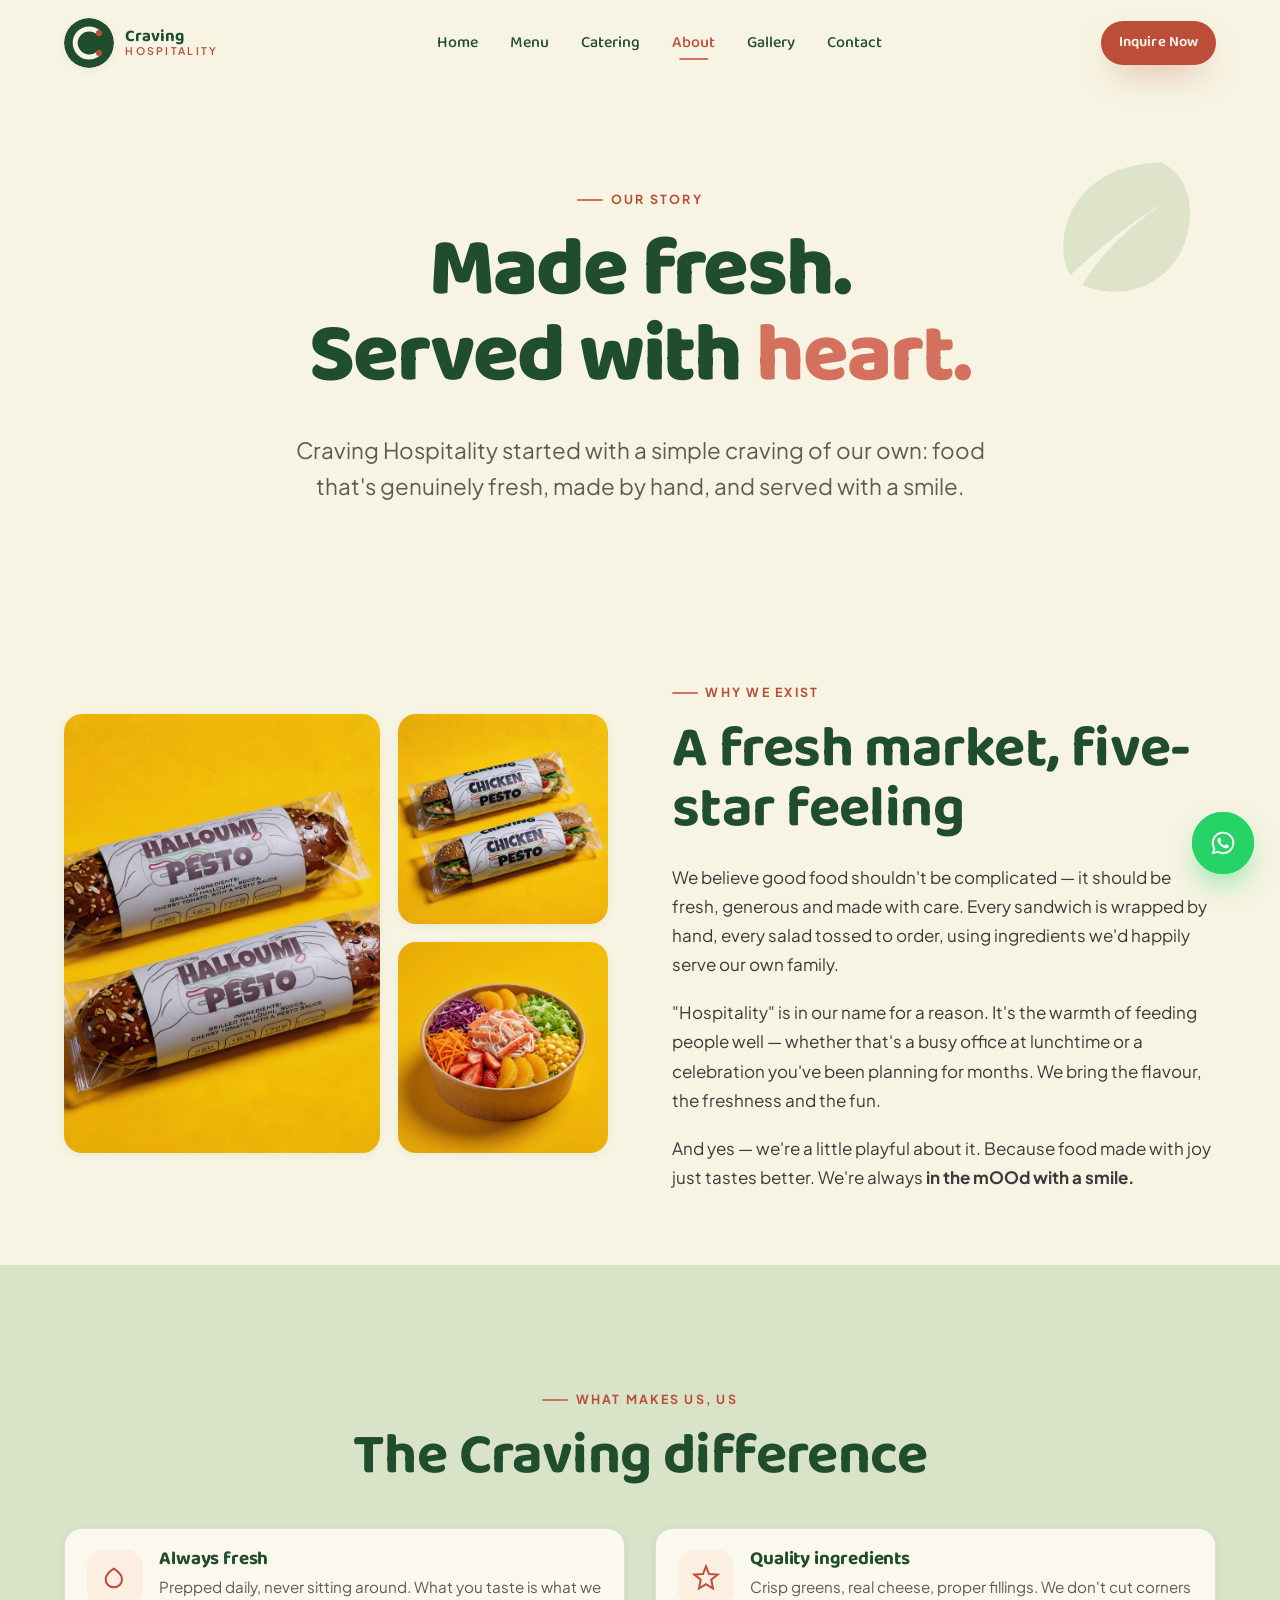
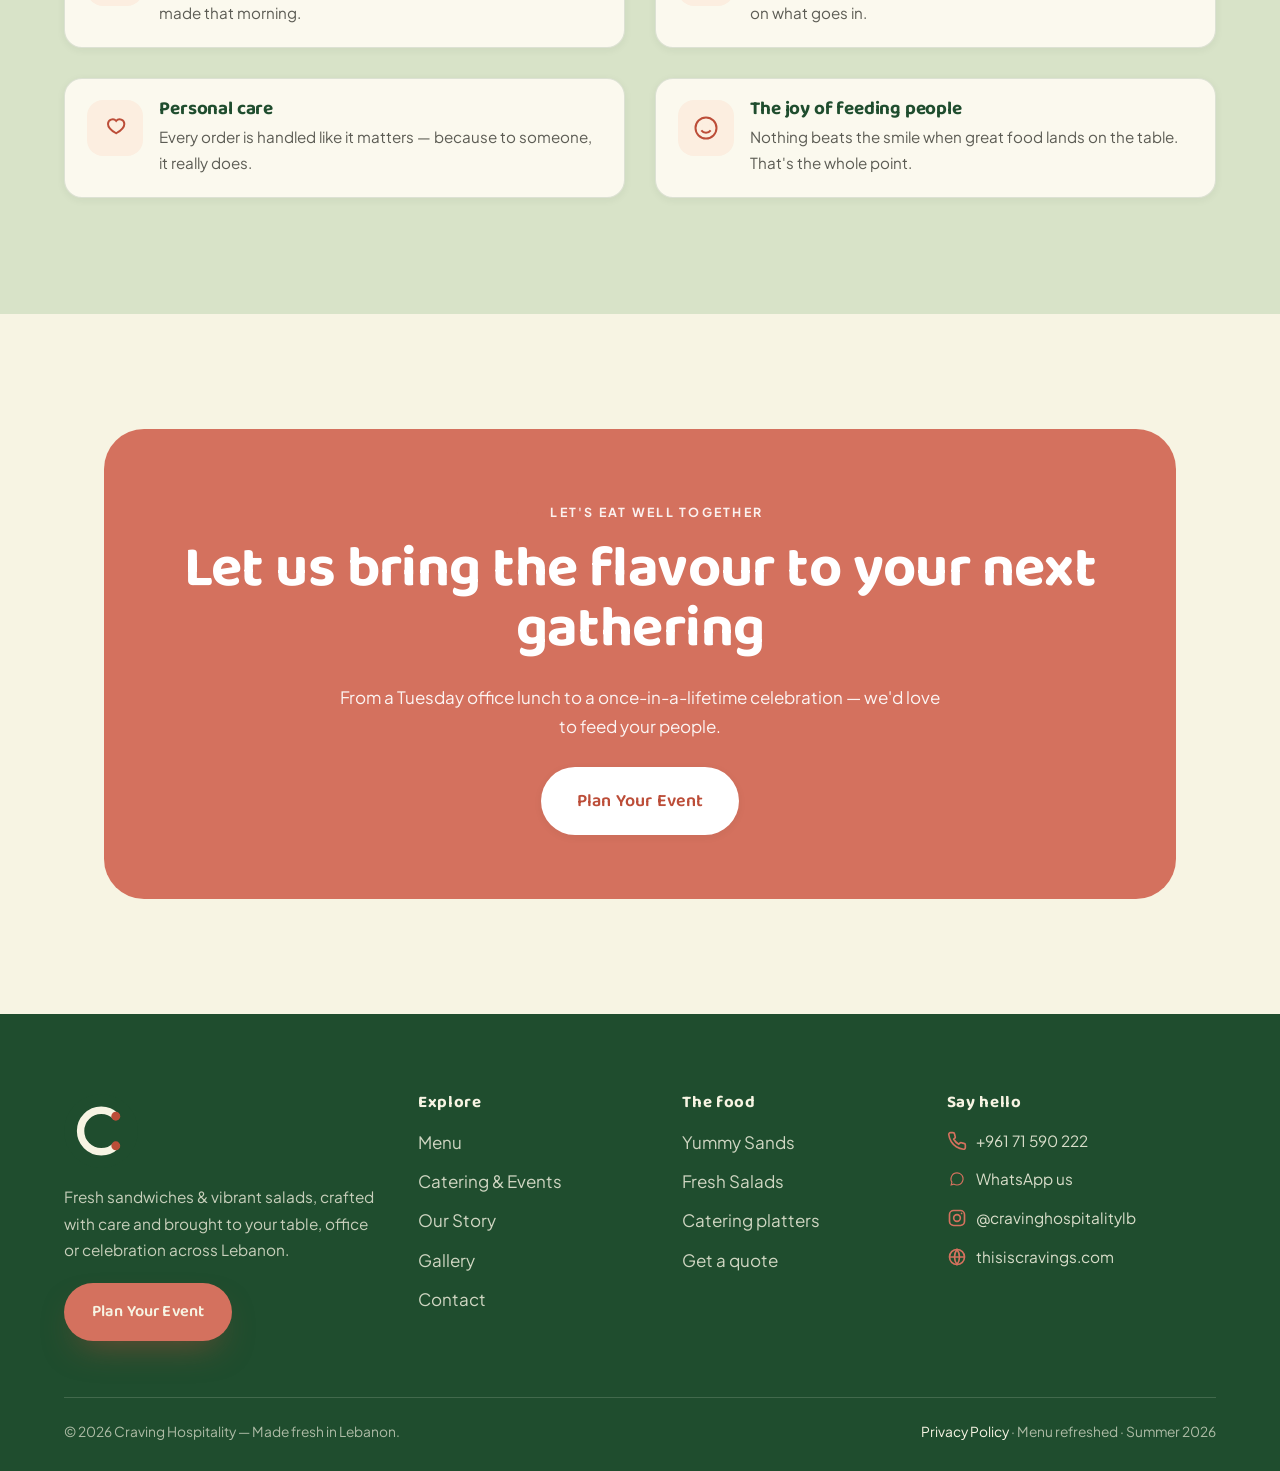
==== commit f8dad04d: "Add privacy policy page and link it in all footers Co-Authored-By: Claude Sonnet 4.6 <noreply@anthro" ====
--- a/about.html
+++ b/about.html
@@ -124,7 +124,7 @@
         <a href="https://thisiscravings.com" target="_blank" rel="noopener"><svg viewBox="0 0 24 24" fill="none" stroke="currentColor" stroke-width="2"><circle cx="12" cy="12" r="9"/><path d="M3 12h18M12 3a15 15 0 0 1 0 18a15 15 0 0 1 0-18z"/></svg>thisiscravings.com</a>
       </div></div>
     </div>
-    <div class="footer__bottom"><span>© <span id="year"></span> Craving Hospitality — Made fresh in Lebanon.</span><span>Menu refreshed · Summer 2026</span></div>
+    <div class="footer__bottom"><span>© <span id="year"></span> Craving Hospitality — Made fresh in Lebanon.</span><span><a href="privacy.html">Privacy Policy</a> · Menu refreshed · Summer 2026</span></div>
   </div>
 </footer>
 
--- a/assets/css/styles.css
+++ b/assets/css/styles.css
@@ -494,14 +494,16 @@
   .hero__grid{grid-template-columns:1fr;text-align:center}
   .hero__sub{margin-inline:auto}
   .hero__cta{justify-content:center}
-  .hero__media{order:-1;max-width:440px;margin-inline:auto}
+  .hero__media{order:-1;max-width:360px;margin-inline:auto}
   .hero__scroll{display:none}
+  .hero__pill--a{left:2%;top:4%}
+  .hero__pill--b{right:2%;bottom:6%}
   .split{grid-template-columns:1fr}
   .split__media{order:-1;aspect-ratio:16/10}
   .steps{grid-template-columns:1fr;max-width:420px;margin-inline:auto;gap:2.4rem}
   .stats{grid-template-columns:1fr 1fr;gap:2rem}
   .masonry{columns:2}
-  .dishrow{grid-template-columns:1fr;gap:18px}
+  .dishrow{grid-template-columns:repeat(2,1fr);gap:18px}
 }
 @media (max-width:680px){
   body{font-size:16px}
@@ -509,12 +511,39 @@
   .masonry{columns:1}
   .footer__grid{grid-template-columns:1fr}
   .footer__bottom{justify-content:flex-start;flex-direction:column}
-  .hero__pill--a{left:0}
-  .hero__pill--b{right:0}
+  .hero__pill--a{left:0;top:3%}
+  .hero__pill--b{right:0;bottom:5%}
   .fab__tip{display:none}
-  /* horizontal scroll for featured on small screens */
   .dishrow.scroll{grid-auto-flow:column;grid-template-columns:none;grid-auto-columns:78%;overflow-x:auto;scroll-snap-type:x mandatory;padding-bottom:1rem;margin-inline:calc(var(--gut)*-1);padding-inline:var(--gut)}
   .dishrow.scroll>*{scroll-snap-align:center}
+  .contactrow a{font-size:1rem}
+  .footer__contact a{font-size:.9rem}
+  .hero__media{max-width:260px}
+  .hero__food{width:96%;rotate:-4deg}
+  .hero__grid{gap:14px}
+  .card__media{aspect-ratio:3/2}
+}
+@media (max-width:480px){
+  h1{font-size:clamp(2.1rem,1.6rem + 3.5vw,2.7rem)}
+  h2{font-size:clamp(1.75rem,1.4rem + 2.5vw,2.1rem)}
+  .section{padding-block:clamp(36px,8vw,56px)}
+  .section--tight{padding-block:clamp(20px,5vw,36px)}
+  .hero{padding-top:94px;padding-bottom:24px}
+  .hero__media{max-width:200px}
+  .hero__grid{gap:8px}
+  .phero{padding-top:clamp(106px,14vw,130px);padding-bottom:clamp(24px,5vw,40px)}
+  .menubar__inner{flex-direction:column;align-items:flex-start;gap:10px}
+  .filters{width:100%;flex-wrap:nowrap;overflow-x:auto;padding-bottom:.5rem;scrollbar-width:none}
+  .filters::-webkit-scrollbar{display:none}
+  .hero__pill{font-size:.8rem;padding:.4em .75em;gap:.35em}
+  .hero__pill svg{width:16px;height:16px}
+  .stats{gap:1rem}
+  .ctaband{padding:clamp(22px,5vw,32px)}
+  .formwrap{padding:clamp(18px,5vw,28px)}
+  .fnav{flex-direction:column-reverse;gap:.7rem}
+  .fnav .btn{width:100%;justify-content:center}
+  .lb-prev{left:1vw}
+  .lb-next{right:1vw}
 }
 
 /* ---------- Menu page ---------- */
@@ -556,6 +585,45 @@
 .mt-1{margin-top:1rem}.mt-2{margin-top:2rem}.mb-0{margin-bottom:0}
 .sr-only{position:absolute;width:1px;height:1px;padding:0;margin:-1px;overflow:hidden;clip:rect(0,0,0,0);border:0}
 
+/* ============================================================
+   MOBILE POLISH — all rules use max-width; desktop untouched
+   ============================================================ */
+
+/* 481–560 px: fill the section-padding gap between the 480 and 680 breakpoints */
+@media (min-width:481px) and (max-width:560px){
+  .section{padding-block:clamp(44px,9vw,60px)}
+  .section--tight{padding-block:clamp(24px,5.5vw,40px)}
+}
+
+/* ≤ 680 px ------------------------------------------------------- */
+@media (max-width:680px){
+  /* Purely decorative animated shapes (aria-hidden) — distracting at small sizes */
+  .deco--spin,.deco--float{display:none}
+
+  /* "How it works" step icons: scale down for single-column stacked layout */
+  .step__icon{width:72px;height:72px}
+  .step__icon svg{width:36px;height:36px}
+  .step__icon::after{width:28px;height:28px;top:-8px;right:-8px;font-size:.82rem}
+
+  /* CTA band: reduce from 40px radius (--r-xl) so it doesn't look over-rounded */
+  .ctaband{border-radius:var(--r-lg)}
+}
+
+/* ≤ 480 px ------------------------------------------------------- */
+@media (max-width:480px){
+  /* Two-button CTA pairs: stack vertically so neither wraps mid-word */
+  .hero__cta{flex-direction:column;align-items:stretch}
+  .hero__cta .btn{width:100%;justify-content:center}
+
+  /* Contact link row in closing CTA band: stack cleanly */
+  .contactrow{flex-direction:column;align-items:center;gap:.75rem}
+  .contactrow a{font-size:.95rem}
+
+  /* Story-media on About page: single column is cleaner than two 158px columns */
+  .story-media{grid-template-columns:1fr}
+  .story-media img{height:220px;object-fit:cover}
+}
+
 @media (prefers-reduced-motion:reduce){
   *,*::before,*::after{animation-duration:.001ms!important;animation-iteration-count:1!important;transition-duration:.001ms!important;scroll-behavior:auto!important}
   .reveal{opacity:1!important;transform:none!important}
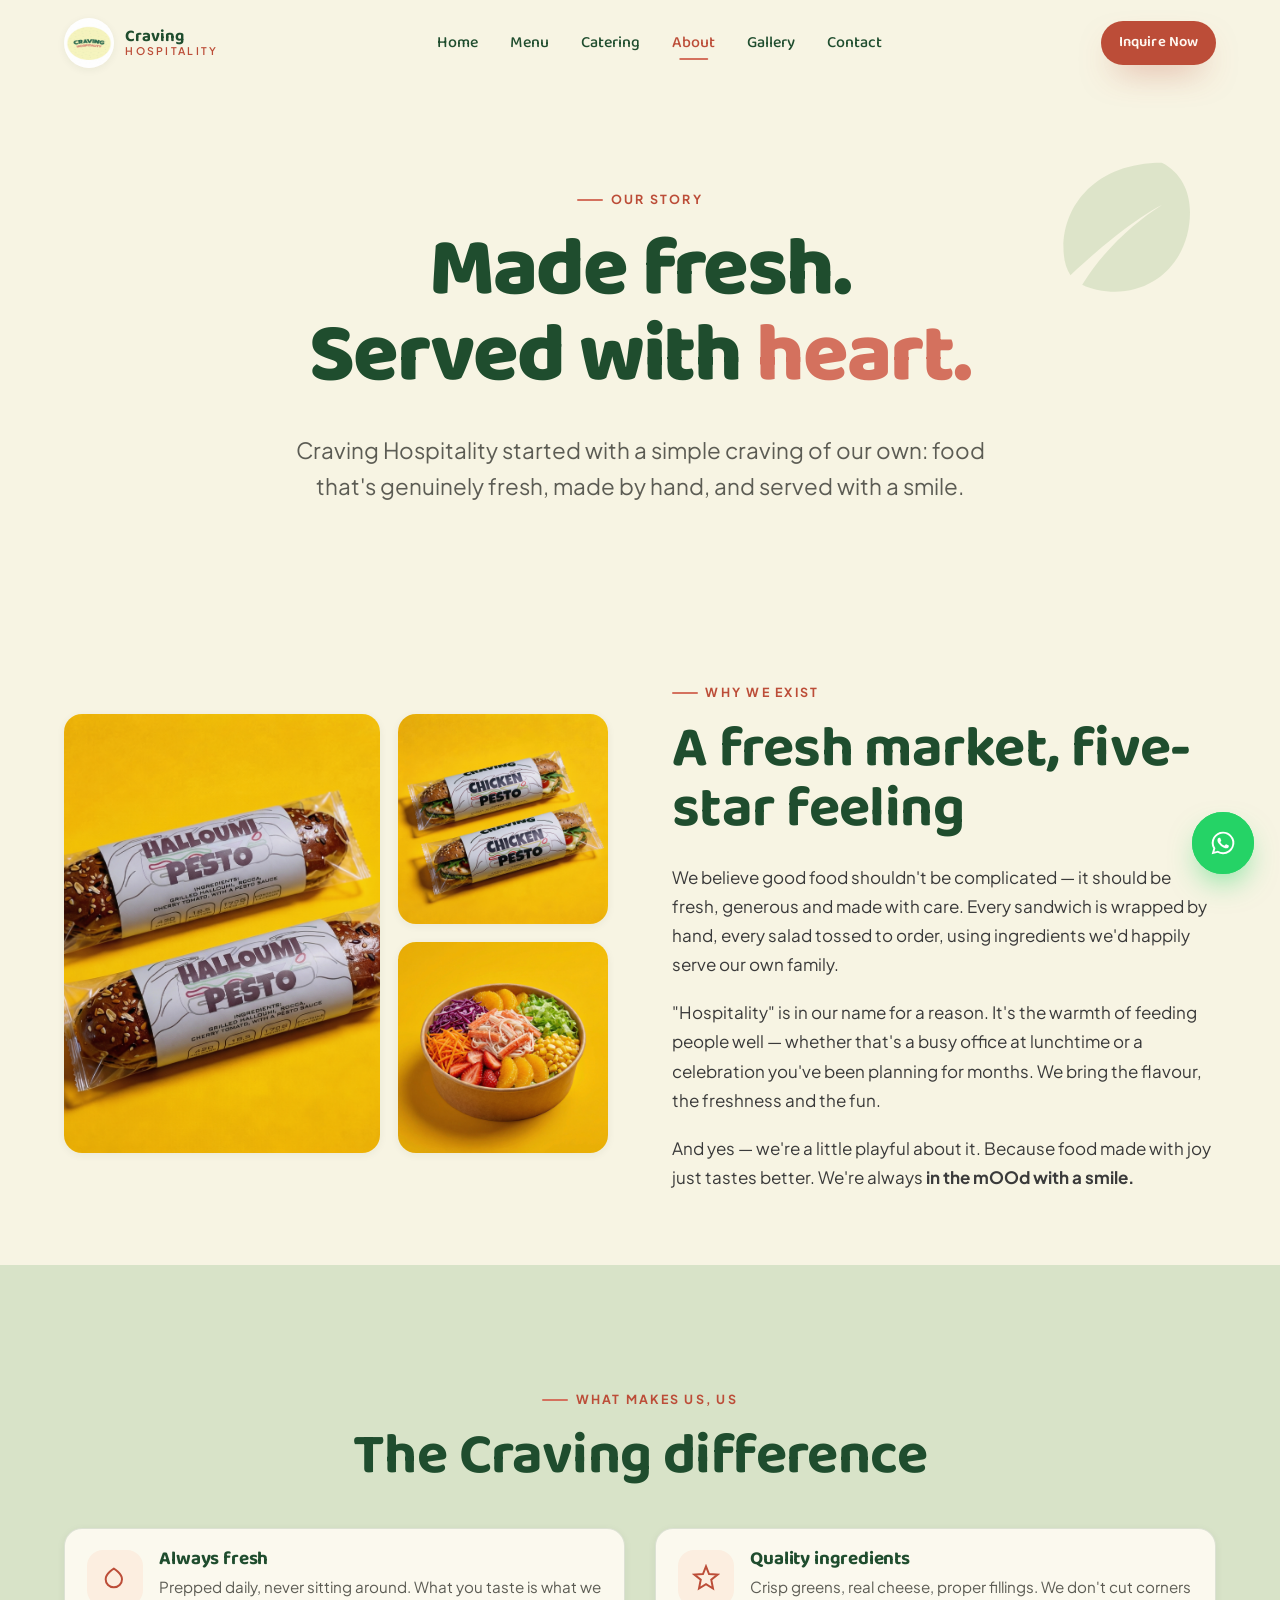
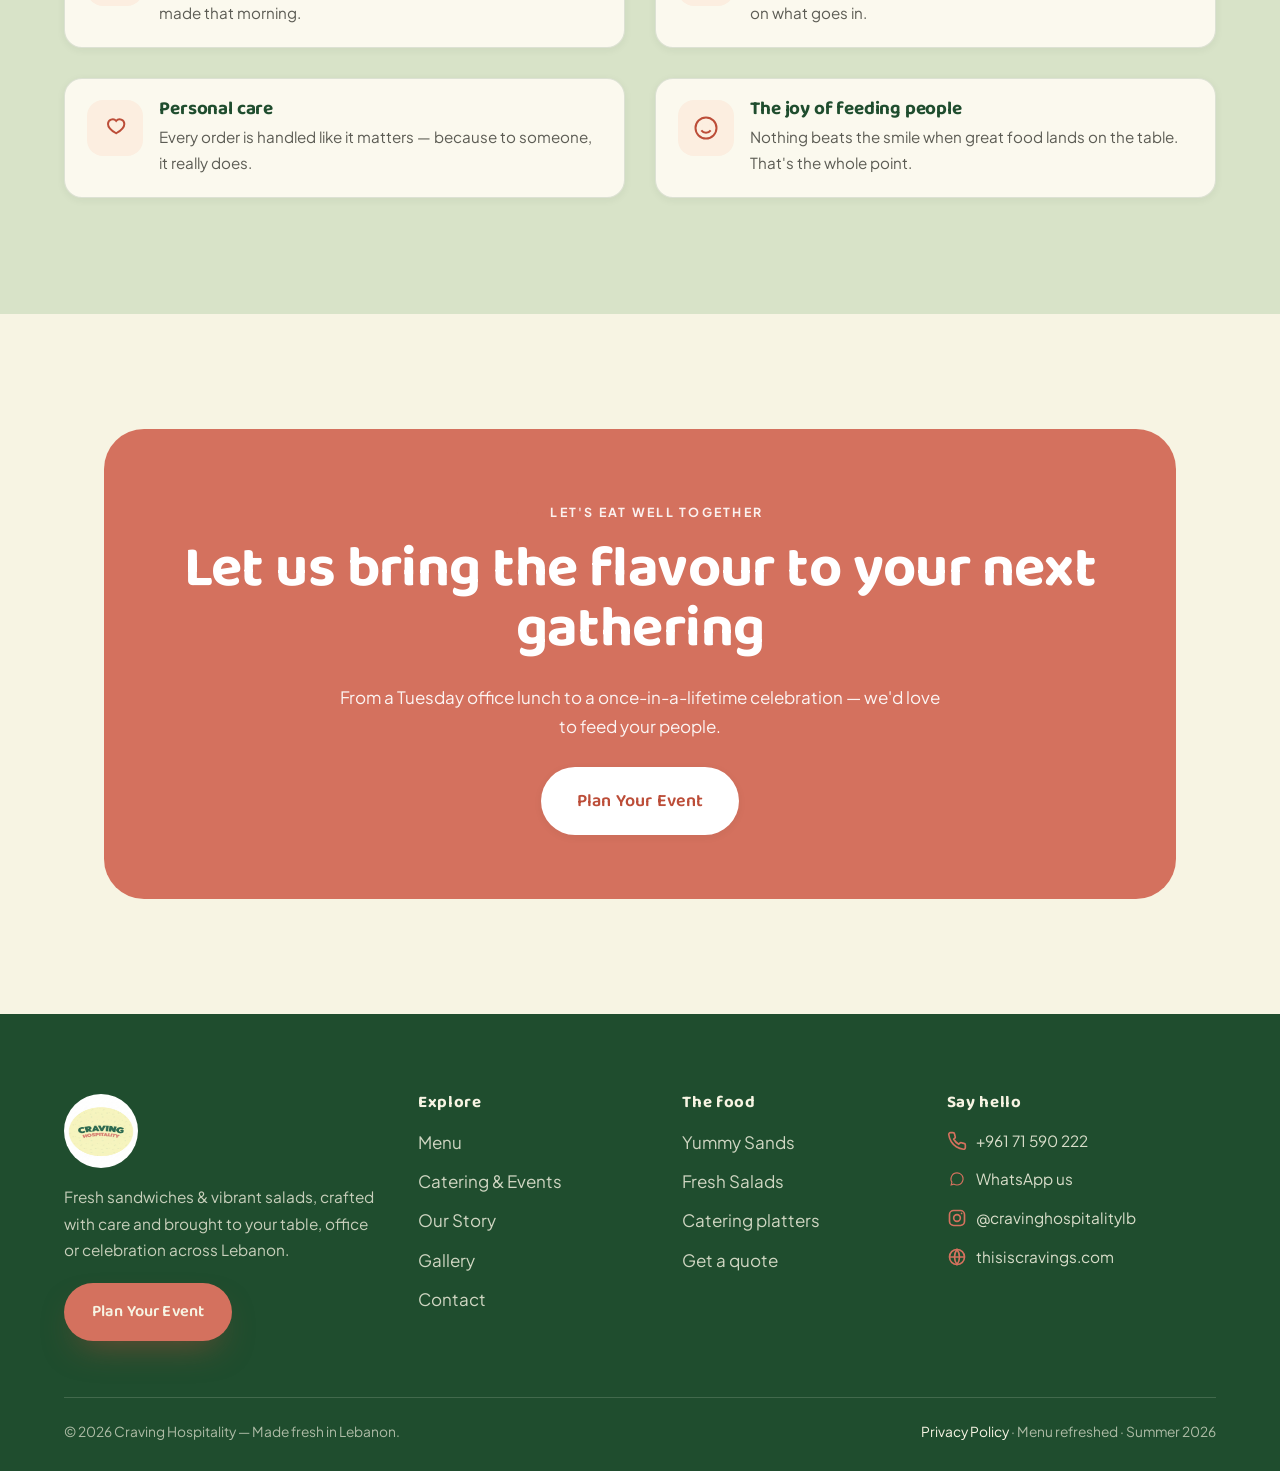
==== commit bfa5289c: "Replace C logo with new Craving Hospitality circular logo across all pages Co-Authored-By: Claude So" ====
--- a/about.html
+++ b/about.html
@@ -6,8 +6,8 @@
 <title>Our Story — Made Fresh, Served with Heart | Craving Hospitality</title>
 <meta name="description" content="The story behind Craving Hospitality — a fresh, playful Lebanese catering brand built on handmade food, quality ingredients and the simple joy of feeding people well.">
 <meta name="theme-color" content="#F7F4E3">
-<link rel="icon" href="assets/img/logo.svg" type="image/svg+xml">
-<link rel="apple-touch-icon" href="assets/img/logo.svg">
+<link rel="icon" href="assets/img/logo.png" type="image/png">
+<link rel="apple-touch-icon" href="assets/img/logo.png">
 <meta property="og:title" content="Our Story — Craving Hospitality">
 <meta property="og:description" content="Made fresh. Served with heart. The story behind Lebanon's freshest catering brand.">
 <meta property="og:image" content="assets/img/feature-halloumi-hand.jpg">
@@ -19,12 +19,12 @@
 </head>
 <body>
 
-<div class="loader" id="loader"><img src="assets/img/logo.svg" alt="Loading Craving Hospitality"></div>
+<div class="loader" id="loader"><img src="assets/img/logo.png" alt="Loading Craving Hospitality"></div>
 
 <header class="nav" id="nav">
   <div class="container container--wide">
     <div class="nav__inner">
-      <a class="nav__logo" href="index.html" aria-label="Craving Hospitality — home"><img src="assets/img/logo.svg" alt="Craving Hospitality logo" width="50" height="50"><span>Craving<small>Hospitality</small></span></a>
+      <a class="nav__logo" href="index.html" aria-label="Craving Hospitality — home"><img src="assets/img/logo.png" alt="Craving Hospitality logo" width="50" height="50"><span>Craving<small>Hospitality</small></span></a>
       <nav class="nav__links" aria-label="Primary">
         <a href="index.html">Home</a><a href="menu.html">Menu</a><a href="catering.html">Catering</a>
         <a href="about.html" aria-current="page">About</a><a href="gallery.html">Gallery</a><a href="contact.html">Contact</a>
@@ -39,7 +39,7 @@
 
 <div class="mobile" id="mobile">
   <div class="mobile__top">
-    <a class="nav__logo" href="index.html"><img src="assets/img/logo.svg" alt="" width="50" height="50"><span>Craving<small>Hospitality</small></span></a>
+    <a class="nav__logo" href="index.html"><img src="assets/img/logo.png" alt="" width="50" height="50"><span>Craving<small>Hospitality</small></span></a>
     <button class="mobile__close" id="mobileClose" aria-label="Close menu"><svg viewBox="0 0 24 24" fill="none" stroke="currentColor" stroke-width="2"><path d="M6 6l12 12M18 6L6 18"/></svg></button>
   </div>
   <nav class="mobile__links" aria-label="Mobile">
@@ -114,7 +114,7 @@
 <footer class="footer">
   <div class="container container--wide">
     <div class="footer__grid">
-      <div class="footer__brand"><img src="assets/img/logo.svg" alt="Craving Hospitality"><p>Fresh sandwiches &amp; vibrant salads, crafted with care and brought to your table, office or celebration across Lebanon.</p><div class="footer__cta"><a class="btn" href="catering.html#inquire" data-track="footer_plan">Plan Your Event</a></div></div>
+      <div class="footer__brand"><img src="assets/img/logo.png" alt="Craving Hospitality"><p>Fresh sandwiches &amp; vibrant salads, crafted with care and brought to your table, office or celebration across Lebanon.</p><div class="footer__cta"><a class="btn" href="catering.html#inquire" data-track="footer_plan">Plan Your Event</a></div></div>
       <div><h4>Explore</h4><ul class="footer__links"><li><a href="menu.html">Menu</a></li><li><a href="catering.html">Catering &amp; Events</a></li><li><a href="about.html">Our Story</a></li><li><a href="gallery.html">Gallery</a></li><li><a href="contact.html">Contact</a></li></ul></div>
       <div><h4>The food</h4><ul class="footer__links"><li><a href="menu.html#sec-sands">Yummy Sands</a></li><li><a href="menu.html#sec-salads">Fresh Salads</a></li><li><a href="catering.html#offer">Catering platters</a></li><li><a href="catering.html#inquire">Get a quote</a></li></ul></div>
       <div><h4>Say hello</h4><div class="footer__contact">
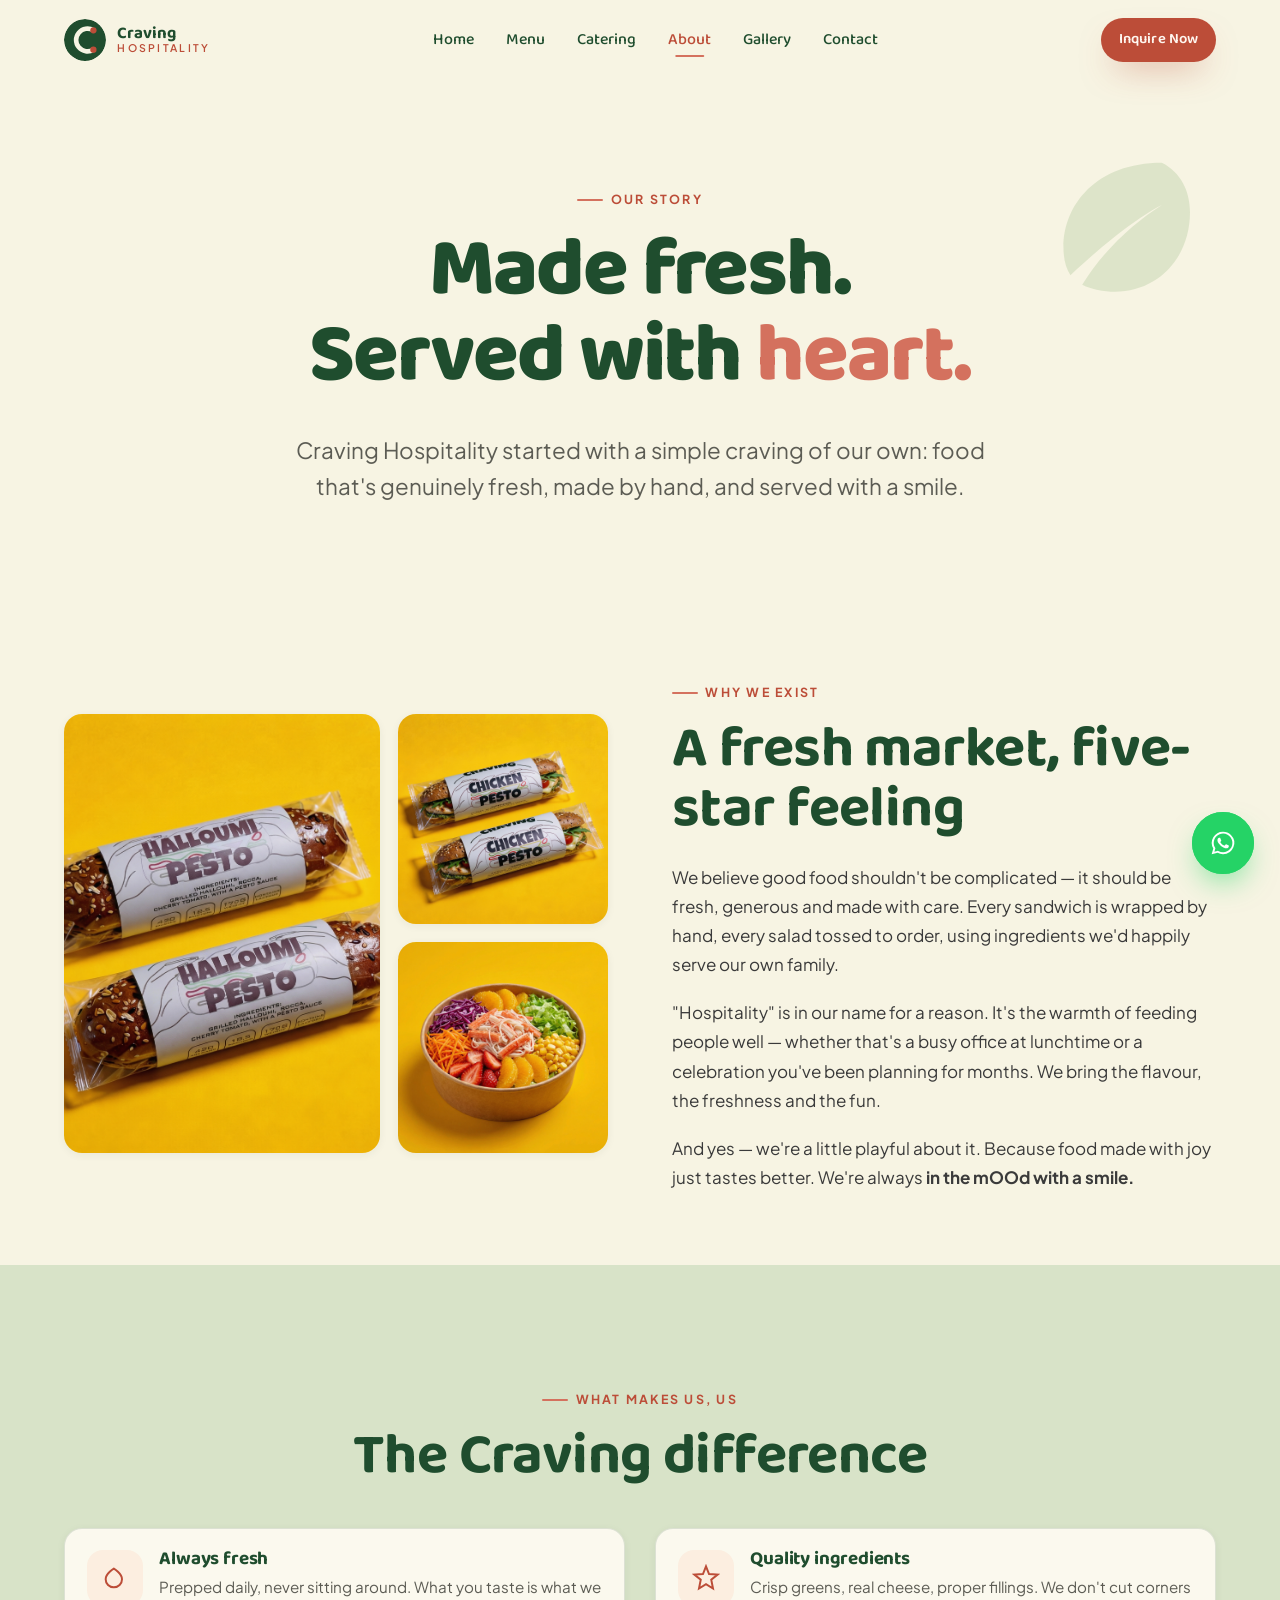
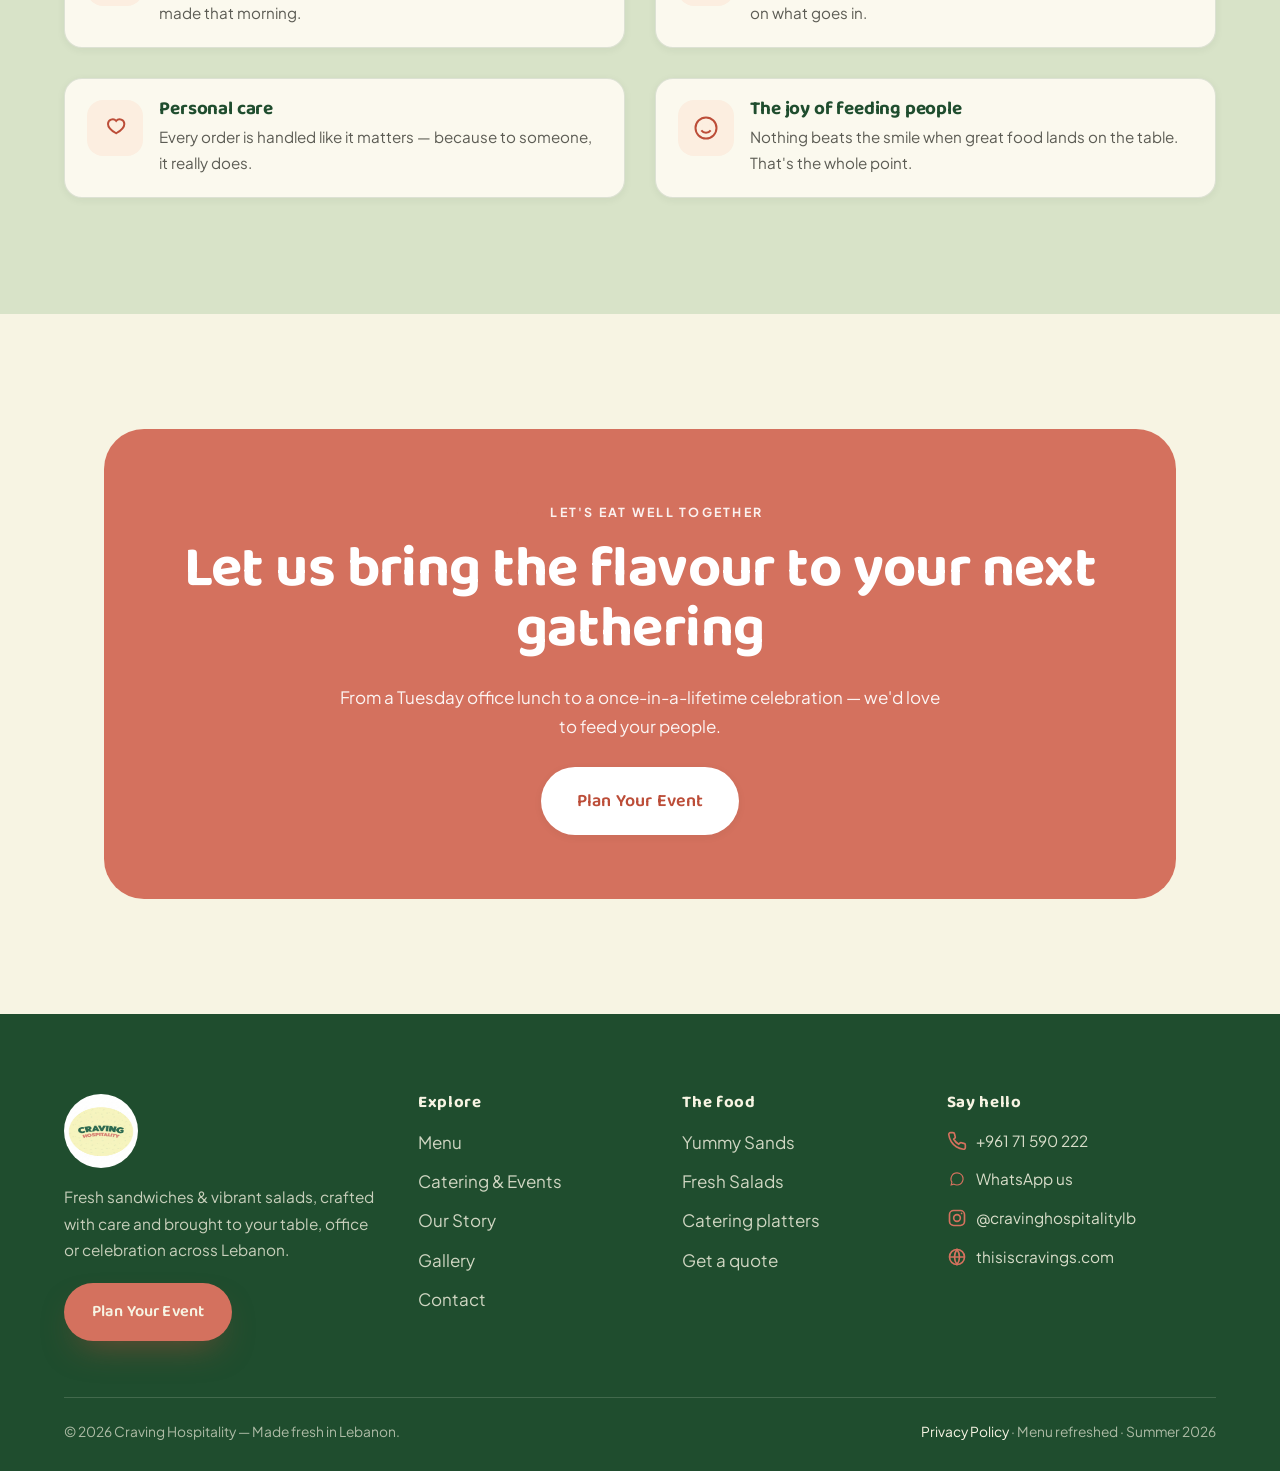
==== commit 152a9377: "Integrate nav logo — clean SVG emblem, remove badge shadow, balance sizing Co-Authored-By: Claude So" ====
--- a/about.html
+++ b/about.html
@@ -24,7 +24,7 @@
 <header class="nav" id="nav">
   <div class="container container--wide">
     <div class="nav__inner">
-      <a class="nav__logo" href="index.html" aria-label="Craving Hospitality — home"><img src="assets/img/logo.png" alt="Craving Hospitality logo" width="50" height="50"><span>Craving<small>Hospitality</small></span></a>
+      <a class="nav__logo" href="index.html" aria-label="Craving Hospitality — home"><img src="assets/img/logo-nav.svg" alt="Craving Hospitality logo" width="42" height="42"><span>Craving<small>Hospitality</small></span></a>
       <nav class="nav__links" aria-label="Primary">
         <a href="index.html">Home</a><a href="menu.html">Menu</a><a href="catering.html">Catering</a>
         <a href="about.html" aria-current="page">About</a><a href="gallery.html">Gallery</a><a href="contact.html">Contact</a>
@@ -39,7 +39,7 @@
 
 <div class="mobile" id="mobile">
   <div class="mobile__top">
-    <a class="nav__logo" href="index.html"><img src="assets/img/logo.png" alt="" width="50" height="50"><span>Craving<small>Hospitality</small></span></a>
+    <a class="nav__logo" href="index.html"><img src="assets/img/logo-nav.svg" alt="" width="42" height="42"><span>Craving<small>Hospitality</small></span></a>
     <button class="mobile__close" id="mobileClose" aria-label="Close menu"><svg viewBox="0 0 24 24" fill="none" stroke="currentColor" stroke-width="2"><path d="M6 6l12 12M18 6L6 18"/></svg></button>
   </div>
   <nav class="mobile__links" aria-label="Mobile">
--- a/assets/css/styles.css
+++ b/assets/css/styles.css
@@ -234,7 +234,7 @@
 }
 .nav__inner{display:flex;align-items:center;justify-content:space-between;gap:1.5rem}
 .nav__logo{display:flex;align-items:center;gap:.7rem;font-family:var(--font-display);font-weight:700;color:var(--forest);font-size:1.05rem;line-height:1}
-.nav__logo img{width:50px;height:50px;border-radius:var(--r-pill);box-shadow:var(--sh-1);transition:transform .3s var(--ease)}
+.nav__logo img{width:42px;height:42px;border-radius:50%;transition:transform .3s var(--ease)}
 .nav__logo:hover img{transform:rotate(-6deg) scale(1.04)}
 .nav__logo small{display:block;font-family:var(--font-body);font-weight:600;font-size:.66rem;letter-spacing:.22em;text-transform:uppercase;color:var(--coral-deep)}
 .nav__links{display:flex;align-items:center;gap:.3rem}
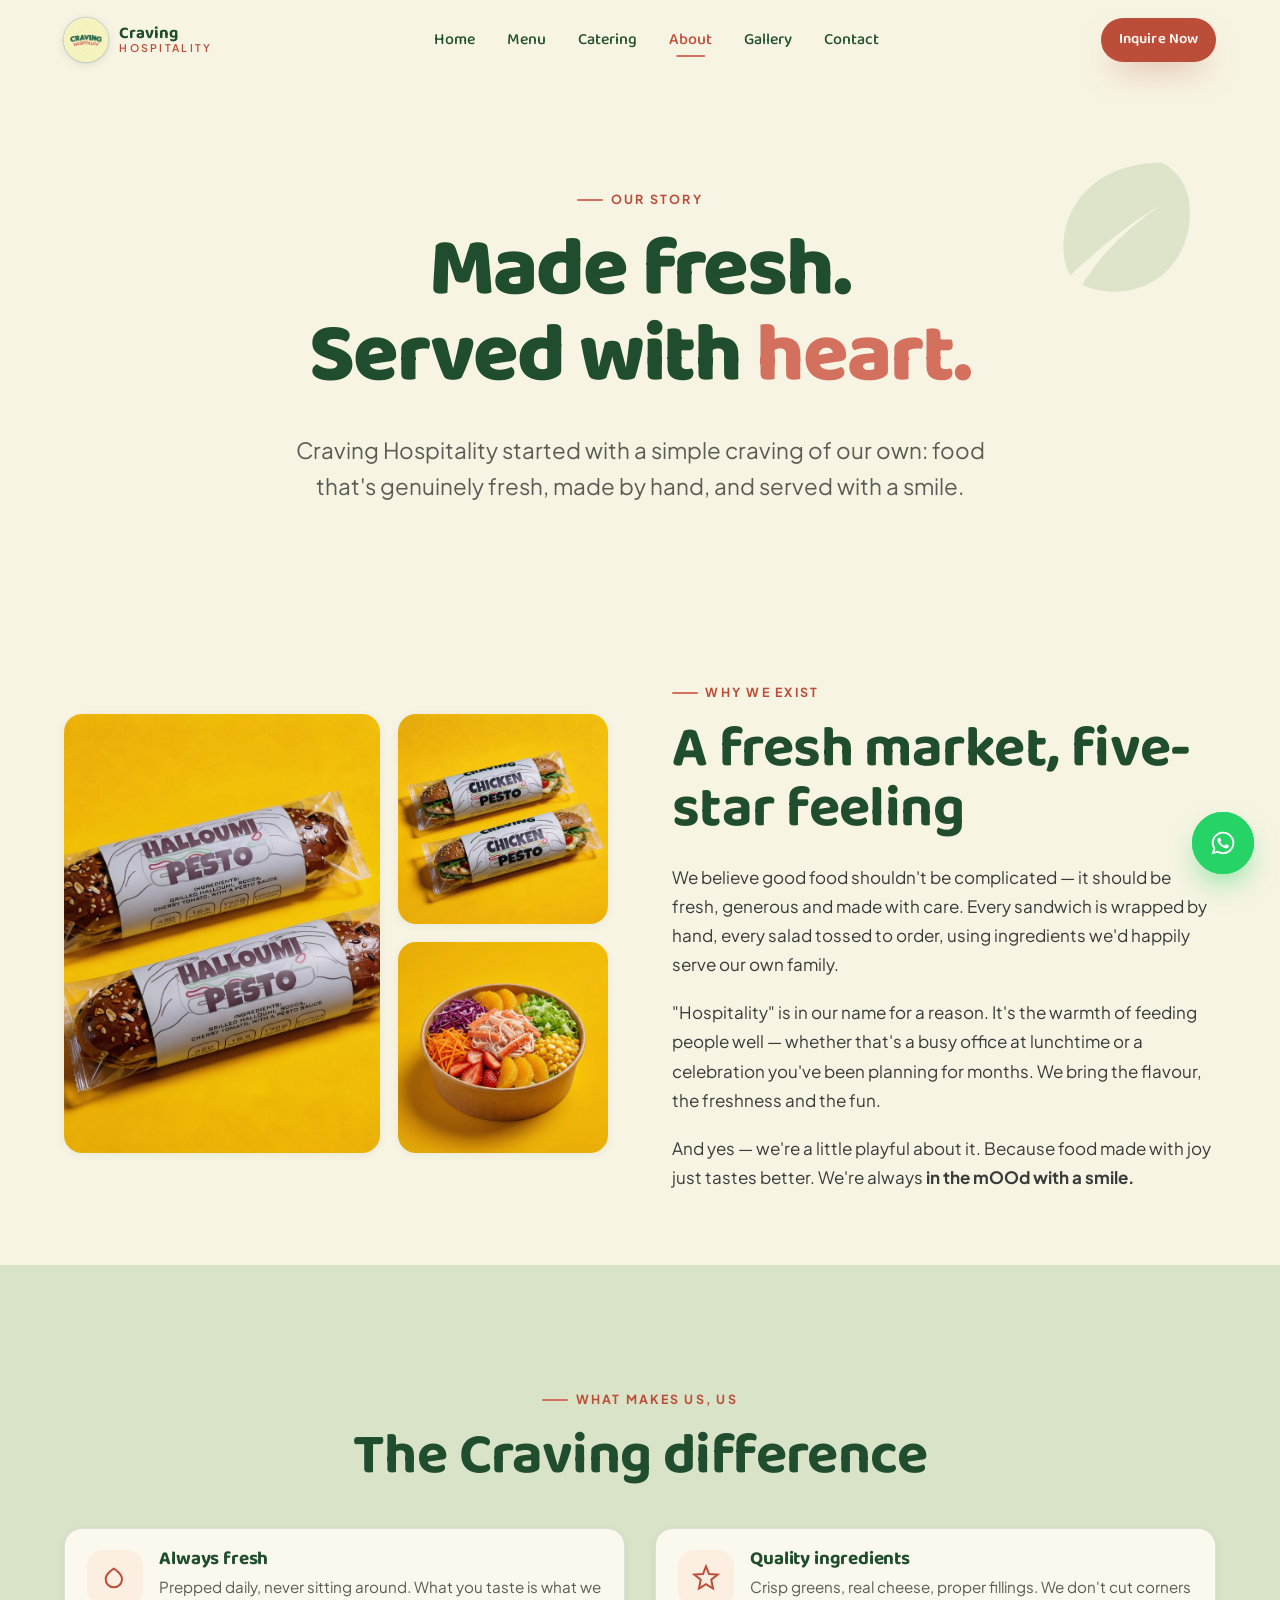
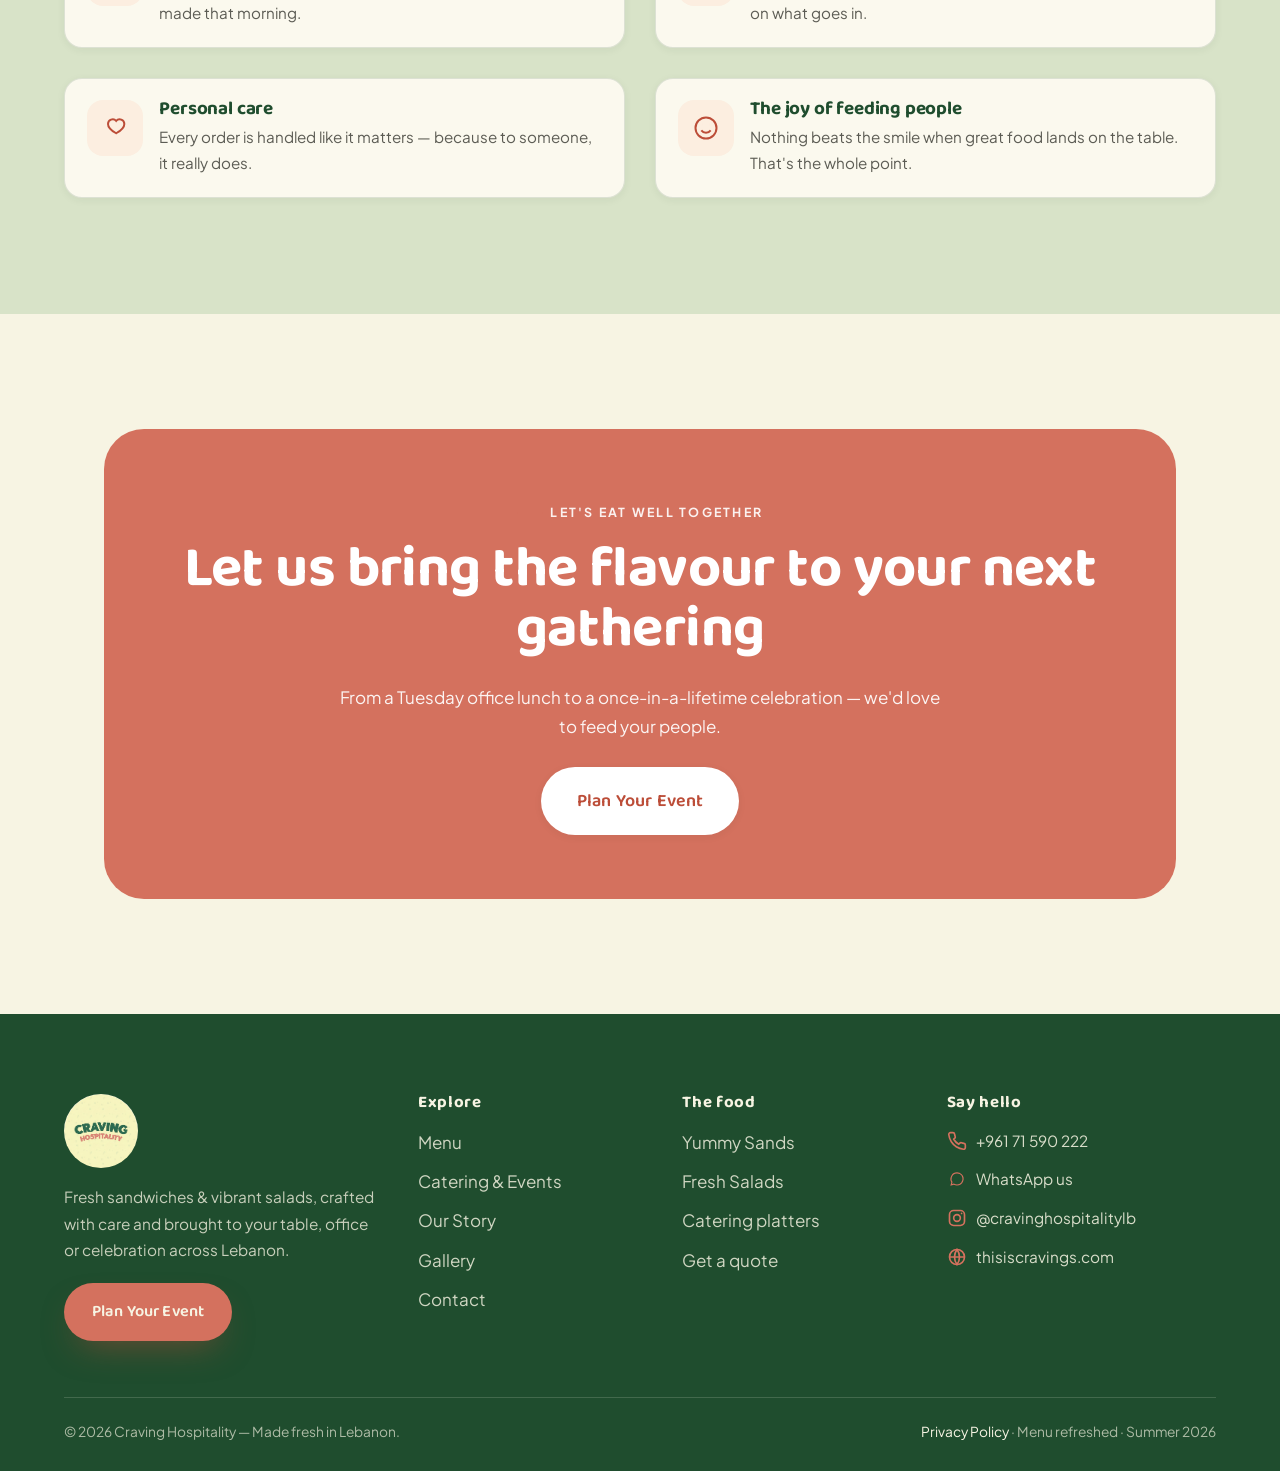
==== commit 889c18fe: "Use single Craving Hospitality logo everywhere — tight crop, no white gaps, remove C logo Co-Authore" ====
--- a/about.html
+++ b/about.html
@@ -24,7 +24,7 @@
 <header class="nav" id="nav">
   <div class="container container--wide">
     <div class="nav__inner">
-      <a class="nav__logo" href="index.html" aria-label="Craving Hospitality — home"><img src="assets/img/logo-nav.svg" alt="Craving Hospitality logo" width="42" height="42"><span>Craving<small>Hospitality</small></span></a>
+      <a class="nav__logo" href="index.html" aria-label="Craving Hospitality — home"><img src="assets/img/logo.png" alt="Craving Hospitality logo" width="42" height="42"><span>Craving<small>Hospitality</small></span></a>
       <nav class="nav__links" aria-label="Primary">
         <a href="index.html">Home</a><a href="menu.html">Menu</a><a href="catering.html">Catering</a>
         <a href="about.html" aria-current="page">About</a><a href="gallery.html">Gallery</a><a href="contact.html">Contact</a>
@@ -39,7 +39,7 @@
 
 <div class="mobile" id="mobile">
   <div class="mobile__top">
-    <a class="nav__logo" href="index.html"><img src="assets/img/logo-nav.svg" alt="" width="42" height="42"><span>Craving<small>Hospitality</small></span></a>
+    <a class="nav__logo" href="index.html"><img src="assets/img/logo.png" alt="" width="42" height="42"><span>Craving<small>Hospitality</small></span></a>
     <button class="mobile__close" id="mobileClose" aria-label="Close menu"><svg viewBox="0 0 24 24" fill="none" stroke="currentColor" stroke-width="2"><path d="M6 6l12 12M18 6L6 18"/></svg></button>
   </div>
   <nav class="mobile__links" aria-label="Mobile">
--- a/assets/css/styles.css
+++ b/assets/css/styles.css
@@ -234,7 +234,7 @@
 }
 .nav__inner{display:flex;align-items:center;justify-content:space-between;gap:1.5rem}
 .nav__logo{display:flex;align-items:center;gap:.7rem;font-family:var(--font-display);font-weight:700;color:var(--forest);font-size:1.05rem;line-height:1}
-.nav__logo img{width:42px;height:42px;border-radius:50%;transition:transform .3s var(--ease)}
+.nav__logo img{width:44px;height:44px;border-radius:50%;box-shadow:0 0 0 1.5px rgba(31,77,46,.13),0 2px 10px rgba(31,49,30,.13);transition:transform .3s var(--ease)}
 .nav__logo:hover img{transform:rotate(-6deg) scale(1.04)}
 .nav__logo small{display:block;font-family:var(--font-body);font-weight:600;font-size:.66rem;letter-spacing:.22em;text-transform:uppercase;color:var(--coral-deep)}
 .nav__links{display:flex;align-items:center;gap:.3rem}
@@ -289,7 +289,7 @@
   padding:.6em 1.05em;display:flex;align-items:center;gap:.55em;font-family:var(--font-display);font-weight:600;color:var(--forest);font-size:.95rem;
 }
 .hero__pill .dot{width:9px;height:9px;border-radius:50%;background:var(--coral)}
-.hero__pill--a{top:6%;left:-2%}
+.hero__pill--a{top:26%;left:-2%}
 .hero__pill--b{bottom:9%;right:-3%}
 .hero__pill svg{width:20px;height:20px;color:var(--coral-deep)}
 .hero__scroll{position:absolute;left:50%;bottom:22px;transform:translateX(-50%);display:flex;flex-direction:column;align-items:center;gap:.4em;color:var(--muted);font-size:.74rem;letter-spacing:.18em;text-transform:uppercase;font-weight:700}
@@ -496,7 +496,7 @@
   .hero__cta{justify-content:center}
   .hero__media{order:-1;max-width:360px;margin-inline:auto}
   .hero__scroll{display:none}
-  .hero__pill--a{left:2%;top:4%}
+  .hero__pill--a{left:2%;top:28%}
   .hero__pill--b{right:2%;bottom:6%}
   .split{grid-template-columns:1fr}
   .split__media{order:-1;aspect-ratio:16/10}
@@ -511,7 +511,7 @@
   .masonry{columns:1}
   .footer__grid{grid-template-columns:1fr}
   .footer__bottom{justify-content:flex-start;flex-direction:column}
-  .hero__pill--a{left:0;top:3%}
+  .hero__pill--a{left:0;top:26%}
   .hero__pill--b{right:0;bottom:5%}
   .fab__tip{display:none}
   .dishrow.scroll{grid-auto-flow:column;grid-template-columns:none;grid-auto-columns:78%;overflow-x:auto;scroll-snap-type:x mandatory;padding-bottom:1rem;margin-inline:calc(var(--gut)*-1);padding-inline:var(--gut)}
